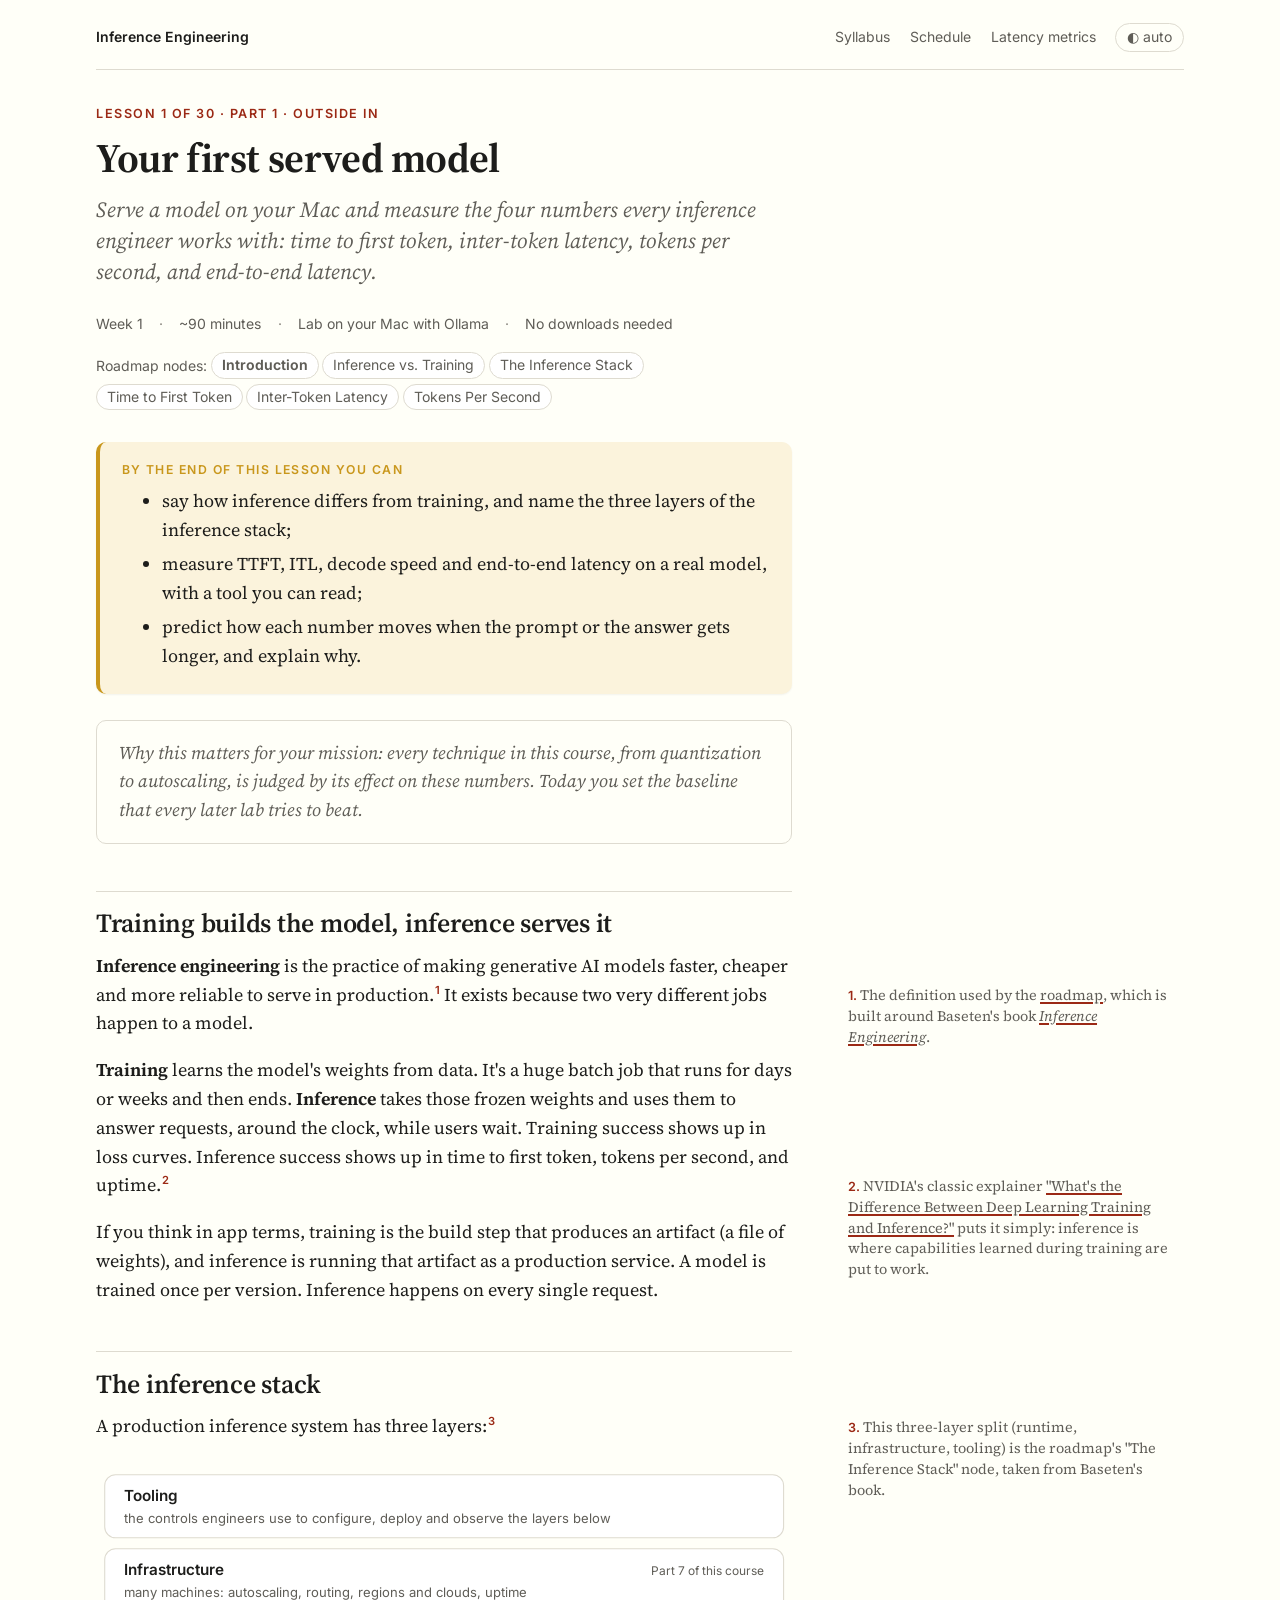
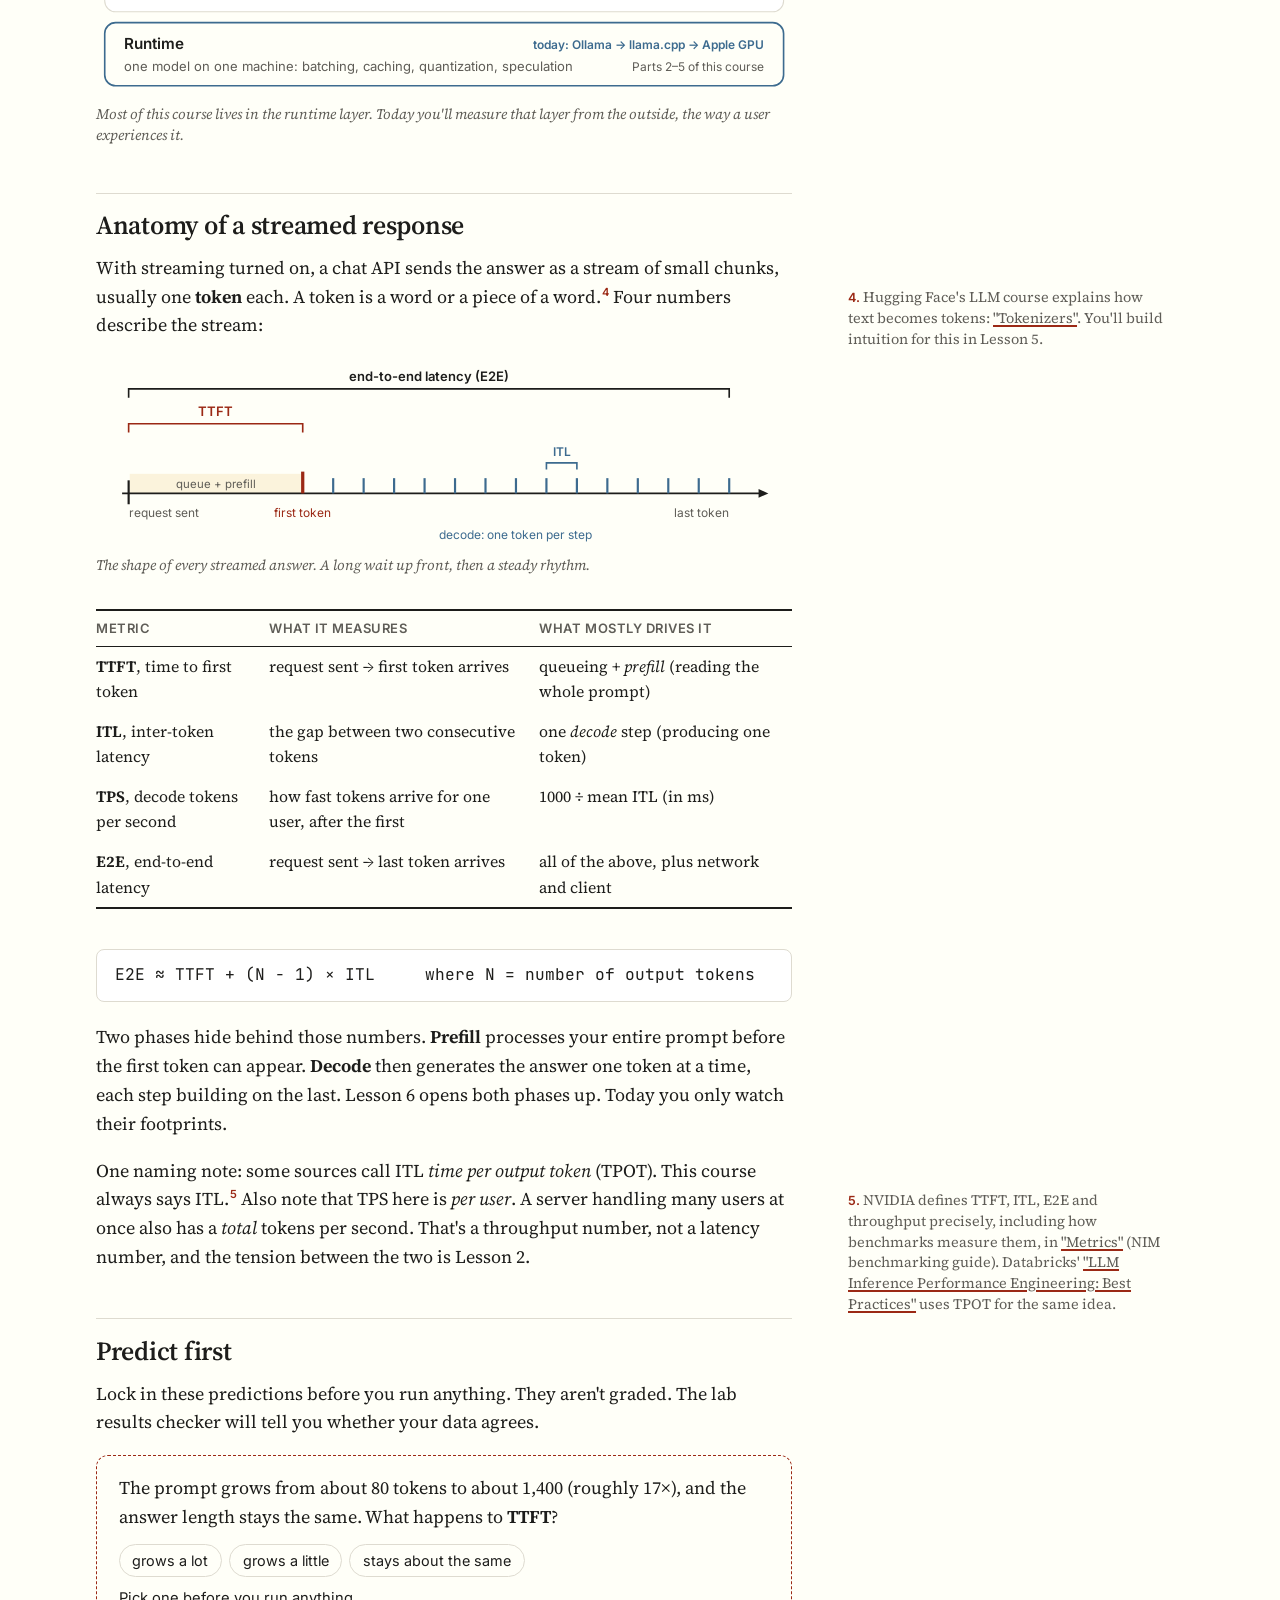
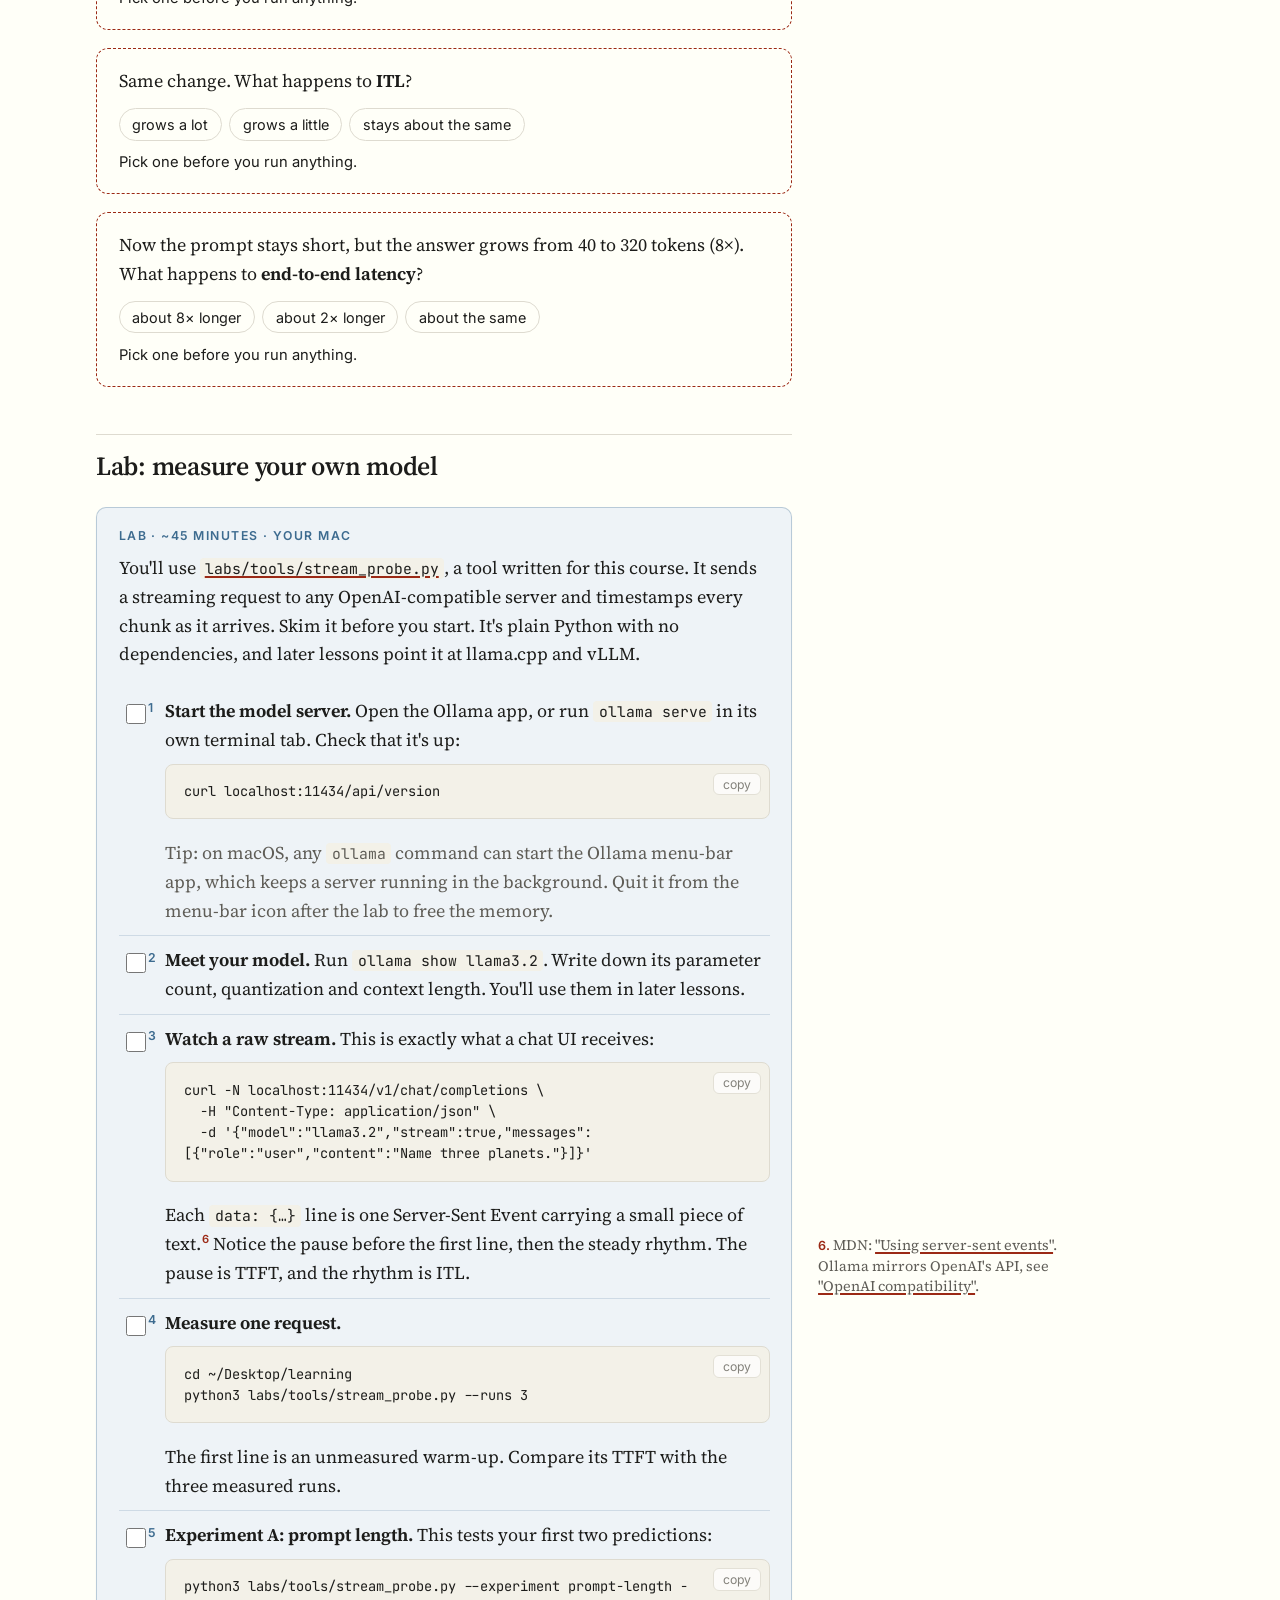
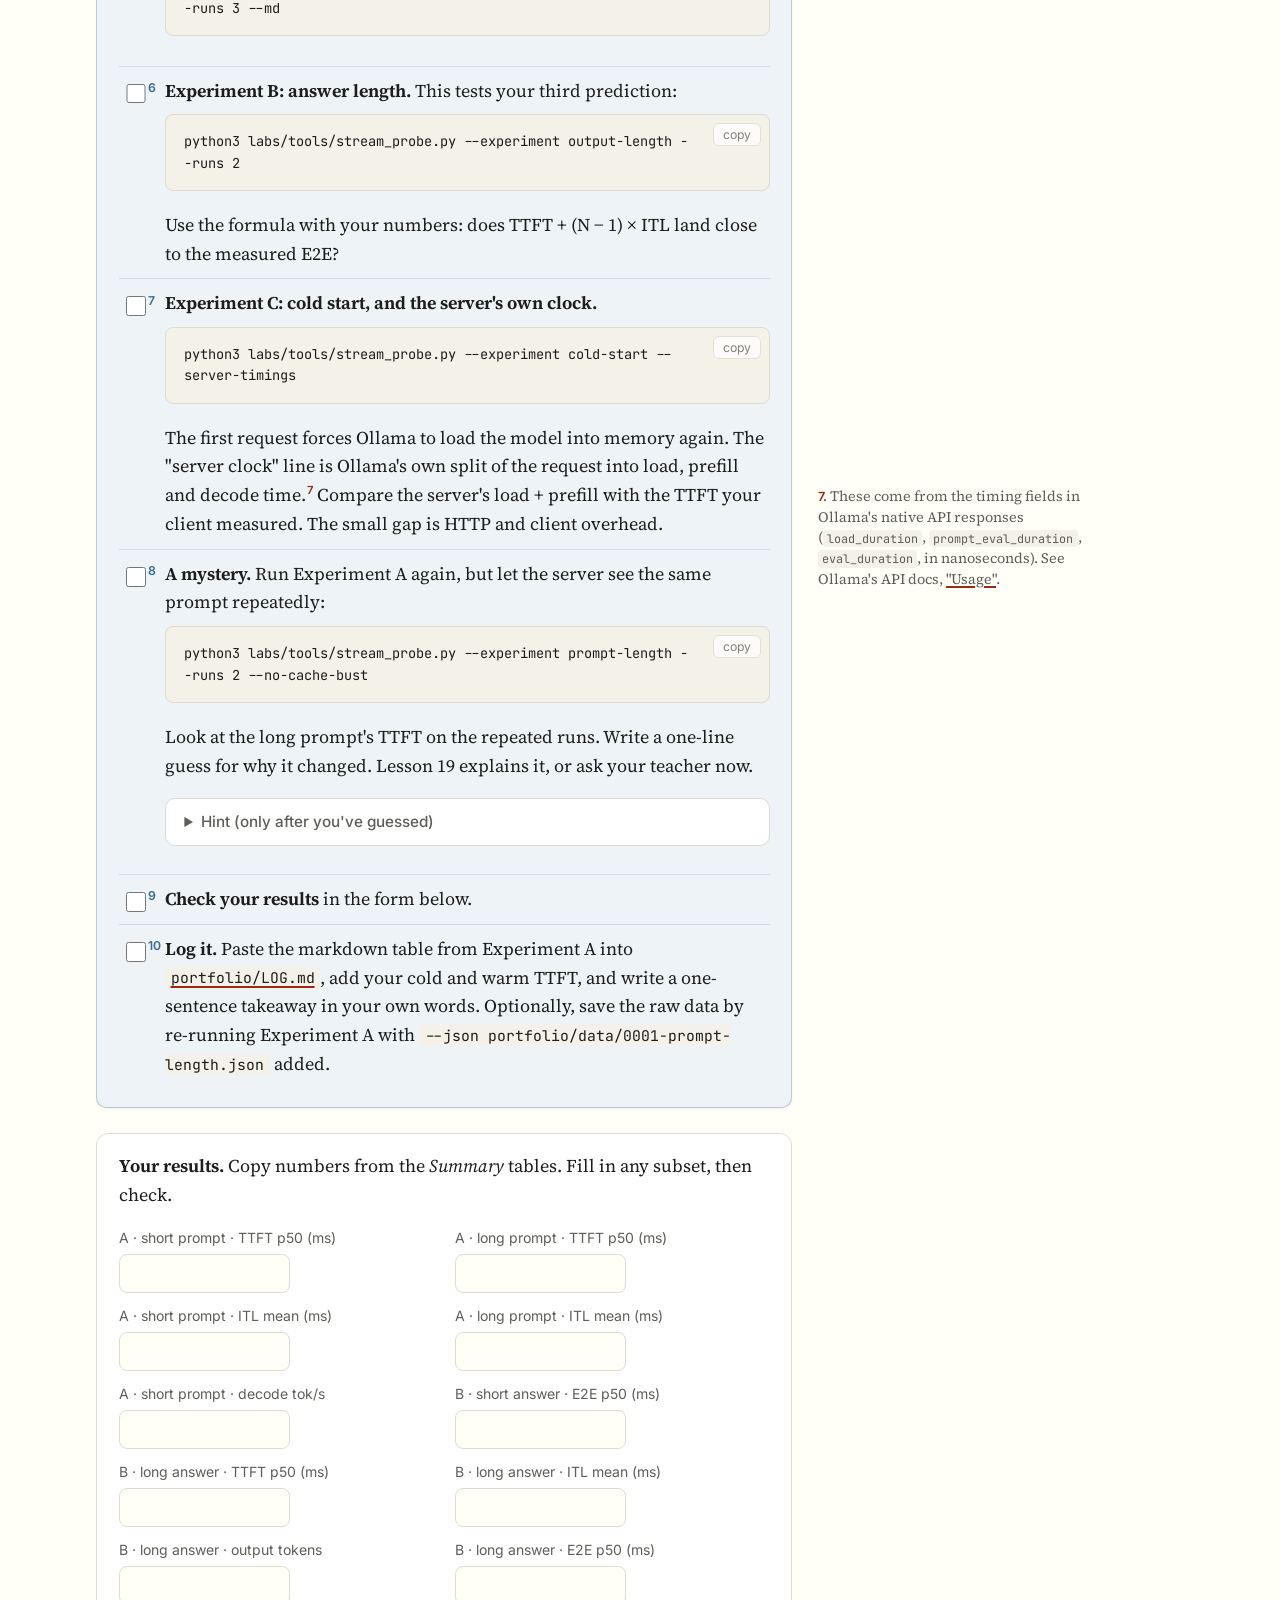
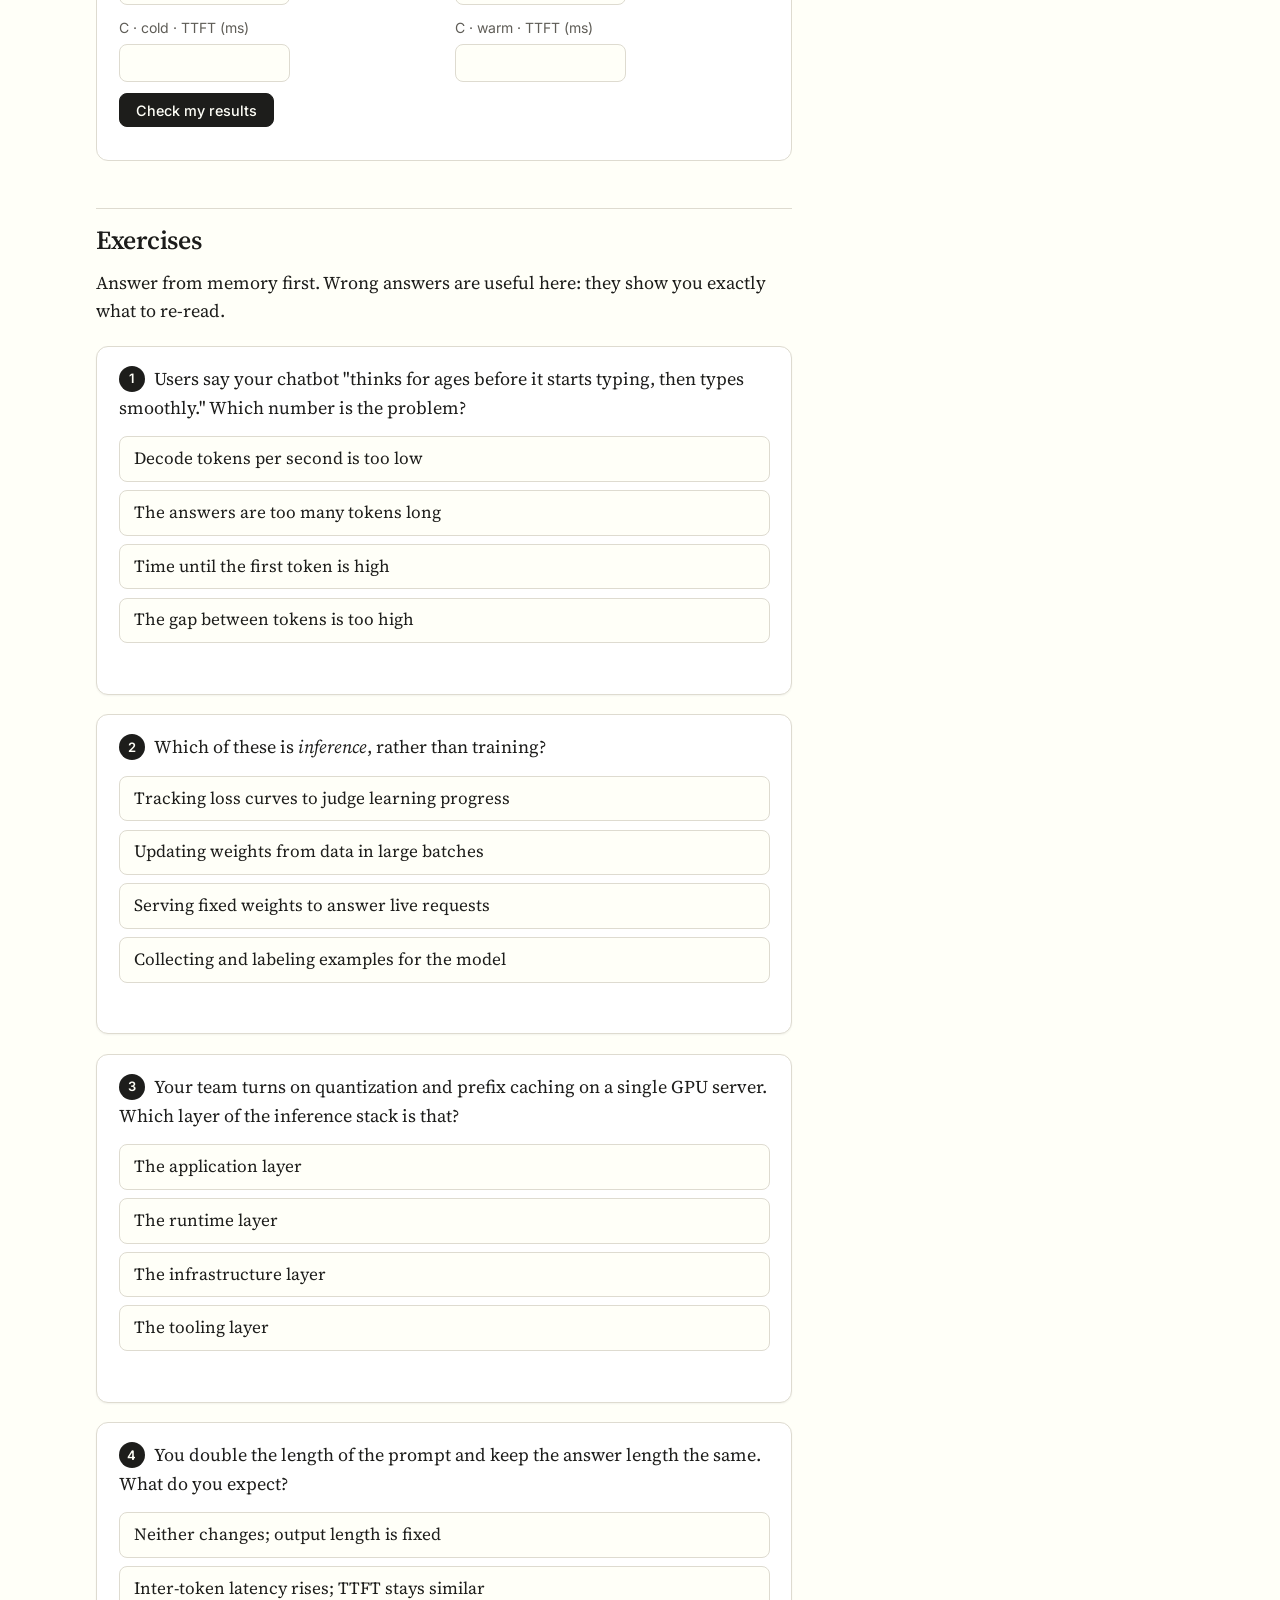
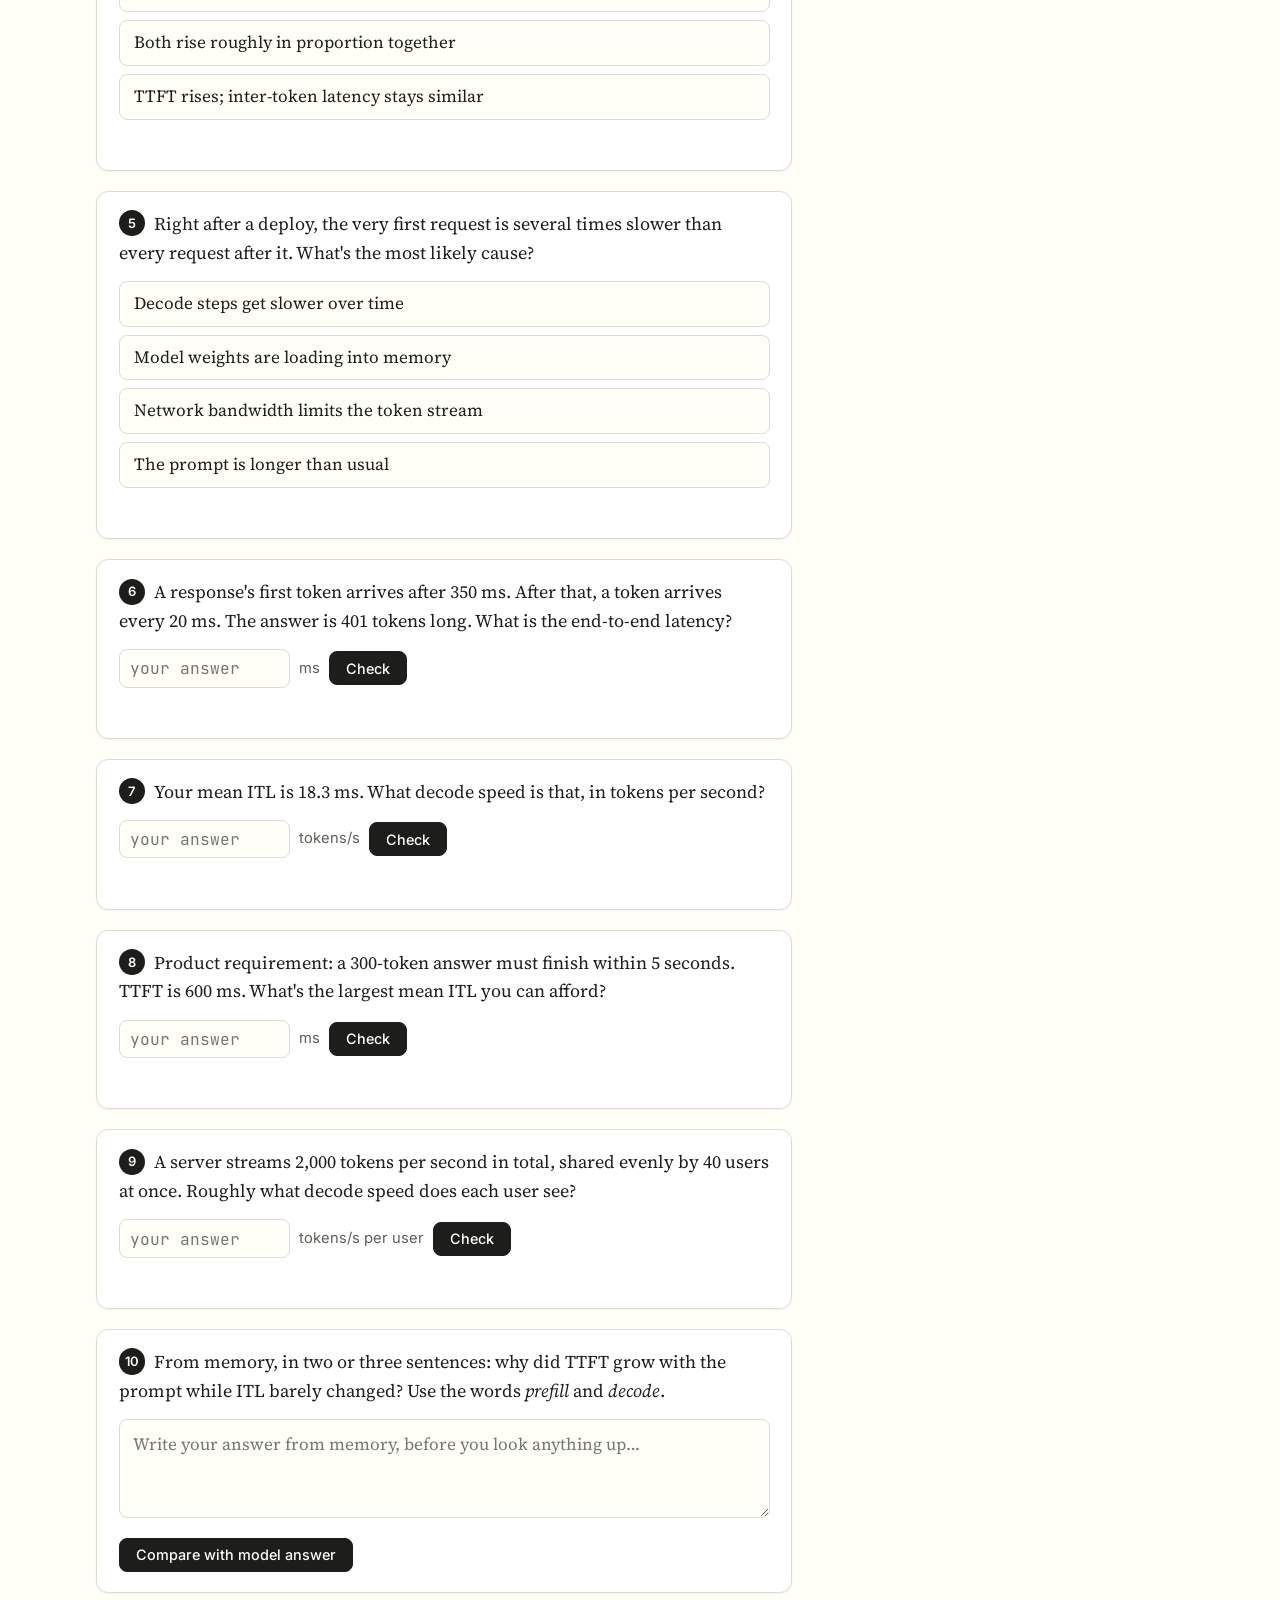
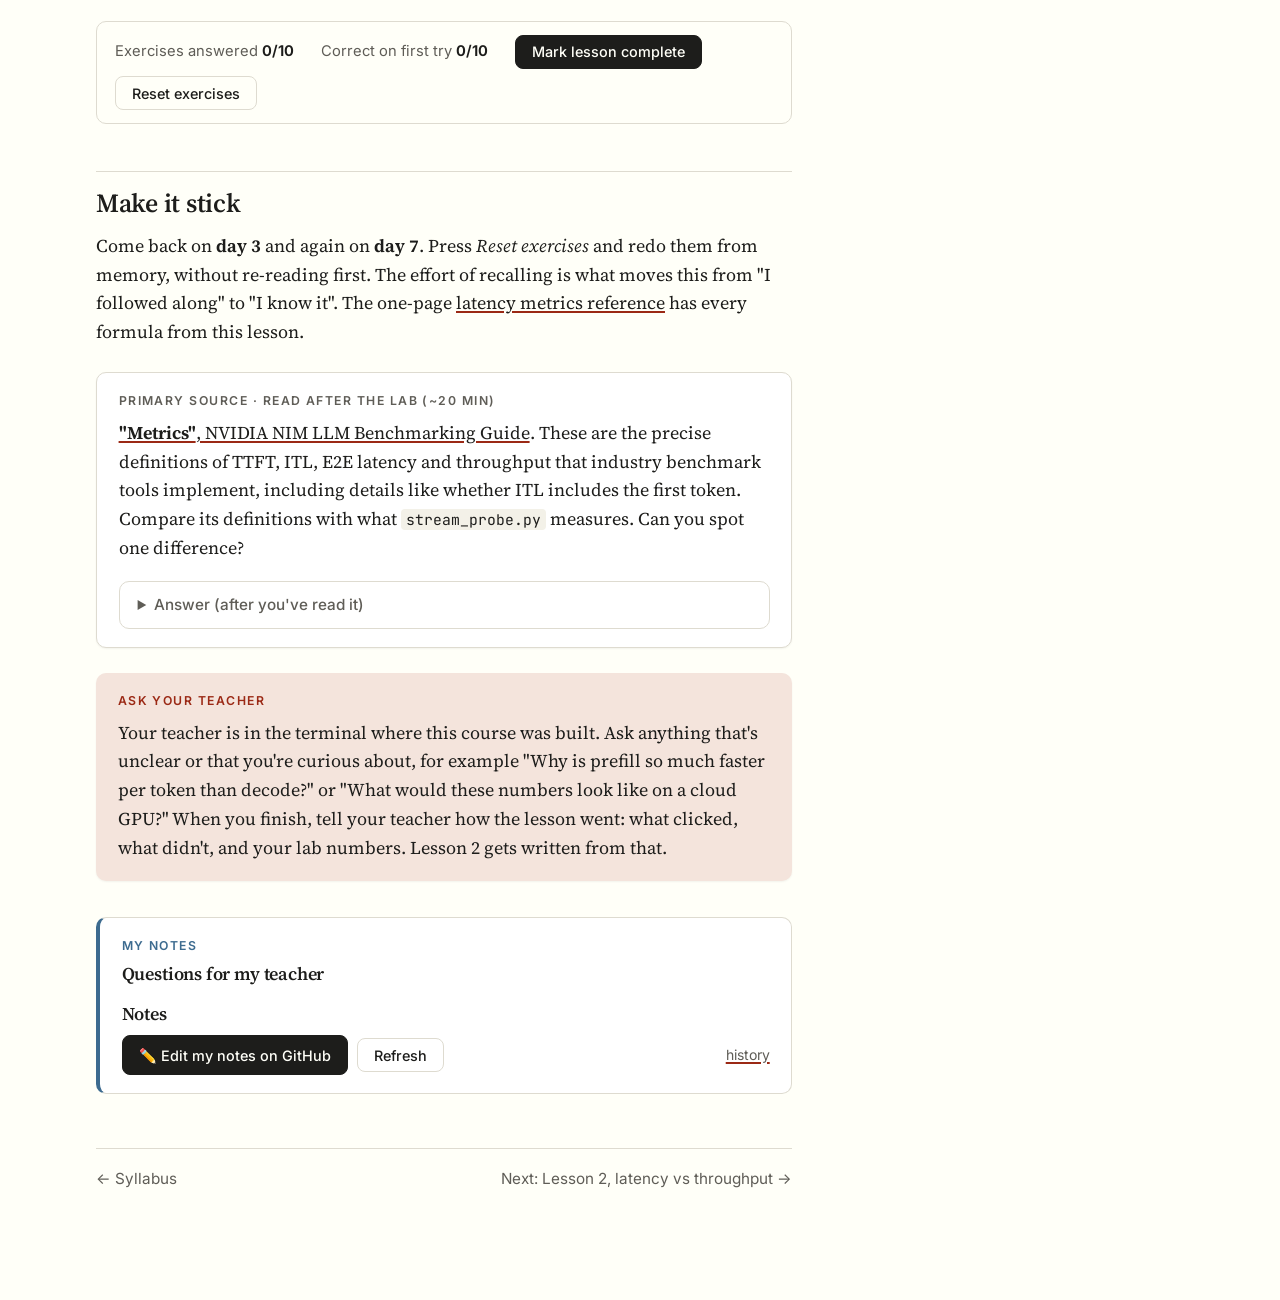
==== lessons/0001-first-served-model.html @ d663b9dc "Inference Engineering course: lessons 1–2, reference pages, labs, notes Co-Authored-By: Claude Opus " ====
<!doctype html>
<html lang="en">
<head>
<meta charset="utf-8">
<meta name="viewport" content="width=device-width, initial-scale=1">
<title>First Served Model</title>
<link rel="stylesheet" href="../assets/course.css">
</head>
<body data-lesson="0001">
<div class="page">
  <nav class="topnav">
    <span class="brand">Inference Engineering</span>
    <a href="../reference/syllabus.html">Syllabus</a>
    <a href="../reference/schedule.html">Schedule</a>
    <a href="../reference/latency-metrics.html">Latency metrics</a>
    <button class="theme-toggle" type="button"></button>
  </nav>

  <article>
    <span class="eyebrow">Lesson 1 of 30 · Part 1 · Outside in</span>
    <h1>Your first served model</h1>
    <p class="subtitle">Serve a model on your Mac and measure the four numbers every inference engineer works with: time to first token, inter-token latency, tokens per second, and end-to-end latency.</p>
    <div class="meta"><span>Week 1</span><span>~90 minutes</span><span>Lab on your Mac with Ollama</span><span>No downloads needed</span></div>
    <div class="covers">Roadmap nodes:
      <span class="tag"><strong>Introduction</strong></span><span class="tag">Inference vs. Training</span><span class="tag">The Inference Stack</span><span class="tag">Time to First Token</span><span class="tag">Inter-Token Latency</span><span class="tag">Tokens Per Second</span>
    </div>

    <div class="key">
      <span class="box-label">By the end of this lesson you can</span>
      <ul>
        <li>say how inference differs from training, and name the three layers of the inference stack;</li>
        <li>measure TTFT, ITL, decode speed and end-to-end latency on a real model, with a tool you can read;</li>
        <li>predict how each number moves when the prompt or the answer gets longer, and explain why.</li>
      </ul>
    </div>

    <p class="mission-link">Why this matters for your mission: every technique in this course, from quantization to autoscaling, is judged by its effect on these numbers. Today you set the baseline that every later lab tries to beat.</p>

    <h2>Training builds the model, inference serves it</h2>
    <p><strong>Inference engineering</strong> is the practice of making generative AI models faster, cheaper and more reliable to serve in production.<span class="sn-ref"></span><span class="sidenote">The definition used by the <a href="https://roadmap.sh/inference-engineering">roadmap</a>, which is built around Baseten's book <a href="https://www.baseten.co/inference-engineering/digital-download/"><em>Inference Engineering</em></a>.</span> It exists because two very different jobs happen to a model.</p>
    <p><strong>Training</strong> learns the model's weights from data. It's a huge batch job that runs for days or weeks and then ends. <strong>Inference</strong> takes those frozen weights and uses them to answer requests, around the clock, while users wait. Training success shows up in loss curves. Inference success shows up in time to first token, tokens per second, and uptime.<span class="sn-ref"></span><span class="sidenote">NVIDIA's classic explainer <a href="https://blogs.nvidia.com/blog/difference-deep-learning-training-inference-ai/">"What's the Difference Between Deep Learning Training and Inference?"</a> puts it simply: inference is where capabilities learned during training are put to work.</span></p>
    <p>If you think in app terms, training is the build step that produces an artifact (a file of weights), and inference is running that artifact as a production service. A model is trained once per version. Inference happens on every single request.</p>

    <h2>The inference stack</h2>
    <p>A production inference system has three layers:<span class="sn-ref"></span><span class="sidenote">This three-layer split (runtime, infrastructure, tooling) is the roadmap's "The Inference Stack" node, taken from Baseten's book.</span></p>
    <figure data-diagram="inference-stack" data-highlight="runtime" data-note="today: Ollama → llama.cpp → Apple GPU">
      <figcaption>Most of this course lives in the runtime layer. Today you'll measure that layer from the outside, the way a user experiences it.</figcaption>
    </figure>

    <h2>Anatomy of a streamed response</h2>
    <p>With streaming turned on, a chat API sends the answer as a stream of small chunks, usually one <strong>token</strong> each. A token is a word or a piece of a word.<span class="sn-ref"></span><span class="sidenote">Hugging Face's LLM course explains how text becomes tokens: <a href="https://huggingface.co/learn/llm-course/chapter2/4">"Tokenizers"</a>. You'll build intuition for this in Lesson 5.</span> Four numbers describe the stream:</p>

    <figure data-diagram="stream-timeline">
      <figcaption>The shape of every streamed answer. A long wait up front, then a steady rhythm.</figcaption>
    </figure>

    <div class="table-wrap">
    <table>
      <thead><tr><th>Metric</th><th>What it measures</th><th>What mostly drives it</th></tr></thead>
      <tbody>
        <tr><td><strong>TTFT</strong>, time to first token</td><td>request sent → first token arrives</td><td>queueing + <em>prefill</em> (reading the whole prompt)</td></tr>
        <tr><td><strong>ITL</strong>, inter-token latency</td><td>the gap between two consecutive tokens</td><td>one <em>decode</em> step (producing one token)</td></tr>
        <tr><td><strong>TPS</strong>, decode tokens per second</td><td>how fast tokens arrive for one user, after the first</td><td>1000 ÷ mean ITL (in ms)</td></tr>
        <tr><td><strong>E2E</strong>, end-to-end latency</td><td>request sent → last token arrives</td><td>all of the above, plus network and client</td></tr>
      </tbody>
    </table>
    </div>
    <div class="formula">E2E ≈ TTFT + (N − 1) × ITL &nbsp;&nbsp;&nbsp; where N = number of output tokens</div>
    <p>Two phases hide behind those numbers. <strong>Prefill</strong> processes your entire prompt before the first token can appear. <strong>Decode</strong> then generates the answer one token at a time, each step building on the last. Lesson 6 opens both phases up. Today you only watch their footprints.</p>
    <p>One naming note: some sources call ITL <em>time per output token</em> (TPOT). This course always says ITL.<span class="sn-ref"></span><span class="sidenote">NVIDIA defines TTFT, ITL, E2E and throughput precisely, including how benchmarks measure them, in <a href="https://docs.nvidia.com/nim/benchmarking/llm/metrics">"Metrics"</a> (NIM benchmarking guide). Databricks' <a href="https://www.databricks.com/blog/llm-inference-performance-engineering-best-practices">"LLM Inference Performance Engineering: Best Practices"</a> uses TPOT for the same idea.</span> Also note that TPS here is <em>per user</em>. A server handling many users at once also has a <em>total</em> tokens per second. That's a throughput number, not a latency number, and the tension between the two is Lesson 2.</p>

    <h2>Predict first</h2>
    <p>Lock in these predictions before you run anything. They aren't graded. The lab results checker will tell you whether your data agrees.</p>
    <div class="prediction" id="p-ttft" data-options="grows a lot|grows a little|stays about the same">
      <p class="prompt">The prompt grows from about 80 tokens to about 1,400 (roughly 17×), and the answer length stays the same. What happens to <strong>TTFT</strong>?</p>
    </div>
    <div class="prediction" id="p-itl" data-options="grows a lot|grows a little|stays about the same">
      <p class="prompt">Same change. What happens to <strong>ITL</strong>?</p>
    </div>
    <div class="prediction" id="p-e2e" data-options="about 8× longer|about 2× longer|about the same">
      <p class="prompt">Now the prompt stays short, but the answer grows from 40 to 320 tokens (8×). What happens to <strong>end-to-end latency</strong>?</p>
    </div>

    <h2>Lab: measure your own model</h2>
    <div class="lab">
      <span class="box-label">Lab · ~45 minutes · your Mac</span>
      <p>You'll use <a href="../labs/tools/stream_probe.py"><code>labs/tools/stream_probe.py</code></a>, a tool written for this course. It sends a streaming request to any OpenAI-compatible server and timestamps every chunk as it arrives. Skim it before you start. It's plain Python with no dependencies, and later lessons point it at llama.cpp and vLLM.</p>
      <ol class="checklist" id="lab-steps">
        <li><strong>Start the model server.</strong> Open the Ollama app, or run <code>ollama serve</code> in its own terminal tab. Check that it's up:
<pre><code>curl localhost:11434/api/version</code></pre>
          <span class="muted">Tip: on macOS, any <code>ollama</code> command can start the Ollama menu-bar app, which keeps a server running in the background. Quit it from the menu-bar icon after the lab to free the memory.</span></li>
        <li><strong>Meet your model.</strong> Run <code>ollama show llama3.2</code>. Write down its parameter count, quantization and context length. You'll use them in later lessons.</li>
        <li><strong>Watch a raw stream.</strong> This is exactly what a chat UI receives:
<pre><code>curl -N localhost:11434/v1/chat/completions \
  -H "Content-Type: application/json" \
  -d '{"model":"llama3.2","stream":true,"messages":[{"role":"user","content":"Name three planets."}]}'</code></pre>
          Each <code>data: {…}</code> line is one Server-Sent Event carrying a small piece of text.<span class="sn-ref"></span><span class="sidenote">MDN: <a href="https://developer.mozilla.org/en-US/docs/Web/API/Server-sent_events/Using_server-sent_events">"Using server-sent events"</a>. Ollama mirrors OpenAI's API, see <a href="https://docs.ollama.com/api/openai-compatibility">"OpenAI compatibility"</a>.</span> Notice the pause before the first line, then the steady rhythm. The pause is TTFT, and the rhythm is ITL.</li>
        <li><strong>Measure one request.</strong>
<pre><code>cd ~/Desktop/learning
python3 labs/tools/stream_probe.py --runs 3</code></pre>
          The first line is an unmeasured warm-up. Compare its TTFT with the three measured runs.</li>
        <li><strong>Experiment A: prompt length.</strong> This tests your first two predictions:
<pre><code>python3 labs/tools/stream_probe.py --experiment prompt-length --runs 3 --md</code></pre></li>
        <li><strong>Experiment B: answer length.</strong> This tests your third prediction:
<pre><code>python3 labs/tools/stream_probe.py --experiment output-length --runs 2</code></pre>
          Use the formula with your numbers: does TTFT + (N − 1) × ITL land close to the measured E2E?</li>
        <li><strong>Experiment C: cold start, and the server's own clock.</strong>
<pre><code>python3 labs/tools/stream_probe.py --experiment cold-start --server-timings</code></pre>
          The first request forces Ollama to load the model into memory again. The "server clock" line is Ollama's own split of the request into load, prefill and decode time.<span class="sn-ref"></span><span class="sidenote">These come from the timing fields in Ollama's native API responses (<code>load_duration</code>, <code>prompt_eval_duration</code>, <code>eval_duration</code>, in nanoseconds). See Ollama's API docs, <a href="https://docs.ollama.com/api/usage">"Usage"</a>.</span> Compare the server's load + prefill with the TTFT your client measured. The small gap is HTTP and client overhead.</li>
        <li><strong>A mystery.</strong> Run Experiment A again, but let the server see the same prompt repeatedly:
<pre><code>python3 labs/tools/stream_probe.py --experiment prompt-length --runs 2 --no-cache-bust</code></pre>
          Look at the long prompt's TTFT on the repeated runs. Write a one-line guess for why it changed. Lesson 19 explains it, or ask your teacher now.
          <details><summary>Hint (only after you've guessed)</summary>Add <code>--server-timings</code> to the same command and compare the server's <em>prefill</em> time with the prompt's token count. Then read how Ollama's <a href="https://docs.ollama.com/api/usage">Usage</a> page defines <code>prompt_eval_duration</code>: the time "to evaluate the <em>uncached</em> prompt tokens".</details></li>
        <li><strong>Check your results</strong> in the form below.</li>
        <li><strong>Log it.</strong> Paste the markdown table from Experiment A into <a href="../portfolio/LOG.md"><code>portfolio/LOG.md</code></a>, add your cold and warm TTFT, and write a one-sentence takeaway in your own words. Optionally, save the raw data by re-running Experiment A with <code>--json portfolio/data/0001-prompt-length.json</code> added.</li>
      </ol>
    </div>

    <form class="lab-results" data-check="l01" id="l01-results">
      <p><strong>Your results.</strong> Copy numbers from the <em>Summary</em> tables. Fill in any subset, then check.</p>
      <div class="grid">
        <label>A · short prompt · TTFT p50 (ms)<input name="ttft_short" inputmode="decimal"></label>
        <label>A · long prompt · TTFT p50 (ms)<input name="ttft_long" inputmode="decimal"></label>
        <label>A · short prompt · ITL mean (ms)<input name="itl_short" inputmode="decimal"></label>
        <label>A · long prompt · ITL mean (ms)<input name="itl_long" inputmode="decimal"></label>
        <label>A · short prompt · decode tok/s<input name="tps_short" inputmode="decimal"></label>
        <label>B · short answer · E2E p50 (ms)<input name="e2e_sa" inputmode="decimal"></label>
        <label>B · long answer · TTFT p50 (ms)<input name="ttft_la" inputmode="decimal"></label>
        <label>B · long answer · ITL mean (ms)<input name="itl_la" inputmode="decimal"></label>
        <label>B · long answer · output tokens<input name="n_la" inputmode="decimal"></label>
        <label>B · long answer · E2E p50 (ms)<input name="e2e_la" inputmode="decimal"></label>
        <label>C · cold · TTFT (ms)<input name="ttft_cold" inputmode="decimal"></label>
        <label>C · warm · TTFT (ms)<input name="ttft_warm" inputmode="decimal"></label>
      </div>
      <button class="btn" type="submit">Check my results</button>
    </form>

    <h2>Exercises</h2>
    <p>Answer from memory first. Wrong answers are useful here: they show you exactly what to re-read.</p>
    <div class="exercise-set">
      <div class="mcq" id="q-symptom">
        <p class="prompt">Users say your chatbot "thinks for ages before it starts typing, then types smoothly." Which number is the problem?</p>
        <ul>
          <li data-correct>Time until the first token is high</li>
          <li>The gap between tokens is too high</li>
          <li>Decode tokens per second is too low</li>
          <li>The answers are too many tokens long</li>
        </ul>
        <div class="explanation">"Thinks before typing" is the wait for the first token: <strong>TTFT</strong>. "Then types smoothly" means ITL is fine. TTFT is mostly queueing plus prefill, so the first suspects are a long prompt, a busy server or a cold model. You saw all three effects in the lab.</div>
      </div>

      <div class="mcq" id="q-inference">
        <p class="prompt">Which of these is <em>inference</em>, rather than training?</p>
        <ul>
          <li data-correct>Serving fixed weights to answer live requests</li>
          <li>Updating weights from data in large batches</li>
          <li>Tracking loss curves to judge learning progress</li>
          <li>Collecting and labeling examples for the model</li>
        </ul>
        <div class="explanation">Training <em>learns</em> the weights. Inference <em>uses</em> the frozen weights to serve requests continuously, under latency targets. Loss curves and labeled data belong to training.</div>
      </div>

      <div class="mcq" id="q-stack">
        <p class="prompt">Your team turns on quantization and prefix caching on a single GPU server. Which layer of the inference stack is that?</p>
        <ul>
          <li data-correct>The runtime layer</li>
          <li>The infrastructure layer</li>
          <li>The tooling layer</li>
          <li>The application layer</li>
        </ul>
        <div class="explanation">The <strong>runtime</strong> layer makes one model fast on one machine, through batching, caching, quantization and speculation. Infrastructure deals with many machines. Tooling is how engineers control both.</div>
      </div>

      <div class="mcq" id="q-prompt-length">
        <p class="prompt">You double the length of the prompt and keep the answer length the same. What do you expect?</p>
        <ul>
          <li data-correct>TTFT rises; inter-token latency stays similar</li>
          <li>Inter-token latency rises; TTFT stays similar</li>
          <li>Both rise roughly in proportion together</li>
          <li>Neither changes; output length is fixed</li>
        </ul>
        <div class="explanation">A longer prompt means more <strong>prefill</strong> work before the first token, so TTFT rises. Each <strong>decode</strong> step costs about the same, so ITL barely moves. That's the pattern from Experiment A.</div>
      </div>

      <div class="mcq" id="q-cold">
        <p class="prompt">Right after a deploy, the very first request is several times slower than every request after it. What's the most likely cause?</p>
        <ul>
          <li data-correct>Model weights are loading into memory</li>
          <li>The prompt is longer than usual</li>
          <li>Decode steps get slower over time</li>
          <li>Network bandwidth limits the token stream</li>
        </ul>
        <div class="explanation">A cold server has to load gigabytes of weights into memory before prefill can even start. On your Mac that was about a second for a 2 GB model on a fast local SSD. In production, weights may first have to come over the network, so cold starts can be far worse. Lesson 25 is about fighting them.</div>
      </div>

      <div class="numeric" id="n-e2e" data-answer="8350" data-tol="0.01" data-unit="ms">
        <p class="prompt">A response's first token arrives after 350 ms. After that, a token arrives every 20 ms. The answer is 401 tokens long. What is the end-to-end latency?</p>
        <div class="solution">E2E ≈ TTFT + (N − 1) × ITL = 350 + 400 × 20 = 350 + 8,000 = <strong>8,350 ms</strong>. It's N − 1 because the first token's time is already inside TTFT.</div>
      </div>

      <div class="numeric" id="n-tps" data-answer="54.6" data-tol="0.02" data-unit="tokens/s">
        <p class="prompt">Your mean ITL is 18.3 ms. What decode speed is that, in tokens per second?</p>
        <div class="solution">TPS = 1000 ÷ ITL in ms = 1000 ÷ 18.3 ≈ <strong>54.6 tokens/s</strong>. That's the decode speed measured when this lab was tested on your Mac.</div>
      </div>

      <div class="numeric" id="n-budget" data-answer="14.72" data-tol="0.03" data-unit="ms">
        <p class="prompt">Product requirement: a 300-token answer must finish within 5 seconds. TTFT is 600 ms. What's the largest mean ITL you can afford?</p>
        <div class="solution">The decode budget is 5,000 − 600 = 4,400 ms, spread over N − 1 = 299 gaps: 4,400 ÷ 299 ≈ <strong>14.7 ms per token</strong>, about 68 tokens/s. Your Mac's ~18 ms ITL wouldn't meet this. A faster GPU, a smaller or quantized model, or speculative decoding might (Parts 3–5).</div>
      </div>

      <div class="numeric" id="n-per-user" data-answer="50" data-tol="0.02" data-unit="tokens/s per user">
        <p class="prompt">A server streams 2,000 tokens per second in total, shared evenly by 40 users at once. Roughly what decode speed does each user see?</p>
        <div class="solution">2,000 ÷ 40 = <strong>50 tokens/s per user</strong>. The 2,000 is <em>throughput</em>, a property of the server. The 50 is per-user TPS, a <em>latency</em> number each user feels. Adding users usually raises the first and lowers the second. Lesson 2 measures that trade-off on your own server.</div>
      </div>

      <div class="explain" id="e-why">
        <p class="prompt">From memory, in two or three sentences: why did TTFT grow with the prompt while ITL barely changed? Use the words <em>prefill</em> and <em>decode</em>.</p>
        <div class="model-answer"><strong>Model answer.</strong> Before the first token can appear, the server runs <em>prefill</em> over the whole prompt, so a longer prompt means more work up front and a higher TTFT. After that, each token comes from one <em>decode</em> step, which costs about the same however long the prompt was, so ITL stays nearly flat. (It creeps up slightly, because each step still looks back at all earlier tokens. Lesson 6 explains how.)</div>
      </div>
    </div>

    <div class="scoreboard"></div>

    <h2>Make it stick</h2>
    <p>Come back on <strong>day 3</strong> and again on <strong>day 7</strong>. Press <em>Reset exercises</em> and redo them from memory, without re-reading first. The effort of recalling is what moves this from "I followed along" to "I know it". The one-page <a href="../reference/latency-metrics.html">latency metrics reference</a> has every formula from this lesson.</p>

    <div class="source">
      <span class="box-label">Primary source · read after the lab (~20 min)</span>
      <p><a href="https://docs.nvidia.com/nim/benchmarking/llm/metrics"><strong>"Metrics"</strong>, NVIDIA NIM LLM Benchmarking Guide</a>. These are the precise definitions of TTFT, ITL, E2E latency and throughput that industry benchmark tools implement, including details like whether ITL includes the first token. Compare its definitions with what <code>stream_probe.py</code> measures. Can you spot one difference?</p>
      <details><summary>Answer (after you've read it)</summary>NVIDIA's <em>TPS per user</em> divides the output length by the whole end-to-end latency, so TTFT is included. <code>stream_probe.py</code>'s <em>decode tok/s</em> only counts the time after the first token, so it reports a higher number for the same request. NVIDIA's headline <em>TPS</em> is something else again: total output tokens per second across <em>all</em> simultaneous requests, which is system throughput. The page itself warns that "tool implementations vary, so compare results only when definitions align". That's a habit worth stealing: always say how you measured.</details>
    </div>

    <div class="ask">
      <span class="box-label">Ask your teacher</span>
      <p>Your teacher is in the terminal where this course was built. Ask anything that's unclear or that you're curious about, for example "Why is prefill so much faster per token than decode?" or "What would these numbers look like on a cloud GPU?" When you finish, tell your teacher how the lesson went: what clicked, what didn't, and your lab numbers. Lesson 2 gets written from that.</p>
    </div>

    <div class="pager">
      <a href="../reference/syllabus.html">← Syllabus</a>
      <a href="0002-latency-vs-throughput.html">Next: Lesson 2, latency vs throughput →</a>
    </div>
  </article>
</div>

<script>
  /* Lesson-specific checker for the lab results form (feedback loop for the lab). */
  window.LabChecks = window.LabChecks || {};
  LabChecks.l01 = function (v) {
    const out = [];
    const has = (...ks) => ks.every((k) => Number.isFinite(v[k]) && v[k] > 0);
    const predicted = (id) => IECourse.store.get(IECourse.key(id), null);
    const growth = (r) => (r > 2 ? "grows a lot" : r > 1.15 ? "grows a little" : "stays about the same");
    const comparePrediction = (id, actual, label) => {
      const p = predicted(id);
      if (!p) return;
      out.push(p === actual
        ? { ok: true, msg: `Your prediction for ${label} (“${p}”) matches your data.` }
        : { ok: false, msg: `You predicted ${label} would be “${p}”; your data says “${actual}”. Spend two minutes on why before moving on. That gap is where the learning is.` });
    };

    if (has("ttft_short", "ttft_long")) {
      const r = v.ttft_long / v.ttft_short;
      out.push({ ok: r > 2, msg: r > 2
        ? `TTFT grew <strong>${r.toFixed(1)}×</strong> when the prompt grew about 17×. More prompt means more prefill work before the first token.`
        : `TTFT only grew ${r.toFixed(1)}×. Did you run with <code>--no-cache-bust</code>? A cached prompt skips most of the prefill.` });
      comparePrediction("p-ttft", growth(r), "TTFT");
    }
    if (has("itl_short", "itl_long")) {
      const r = v.itl_long / v.itl_short;
      out.push({ ok: r < 1.3, msg: `ITL changed by only <strong>${r.toFixed(2)}×</strong>. Each decode step costs about the same however long the prompt was. The small rise is real, because each step still looks back over the whole prompt (Lesson 6).` });
      comparePrediction("p-itl", growth(r), "ITL");
    }
    if (has("itl_short", "tps_short")) {
      const implied = 1000 / v.itl_short;
      const err = Math.abs(implied - v.tps_short) / v.tps_short;
      out.push({ ok: err < 0.15, msg: `1000 ÷ ITL = ${implied.toFixed(1)} tok/s vs measured ${v.tps_short.toFixed(1)} tok/s: ` +
        (err < 0.15 ? "consistent. ITL and TPS are the same fact seen two ways." : "these should agree within ~15%. Check that you copied the same row.") });
      if (v.tps_short < 25 || v.tps_short > 110)
        out.push({ ok: null, msg: "Your decode speed is far from the ~55 tok/s measured when this lab was tested on your Mac. Close heavy apps (browsers with many tabs, video calls) and re-run. Other GPU work slows decode." });
    }
    if (has("ttft_la", "itl_la", "n_la", "e2e_la")) {
      const pred = v.ttft_la + (v.n_la - 1) * v.itl_la;
      const err = Math.abs(pred - v.e2e_la) / v.e2e_la;
      out.push({ ok: err < 0.1, msg: `TTFT + (N − 1) × ITL = <strong>${Math.round(pred).toLocaleString()} ms</strong> vs measured E2E ${Math.round(v.e2e_la).toLocaleString()} ms (${(err * 100).toFixed(1)}% off). ` +
        (err < 0.1 ? "The formula holds, so you can now estimate latency for any answer length." : "More than 10% off. Re-check the numbers you entered.") });
    }
    if (has("e2e_la", "e2e_sa")) {
      const r = v.e2e_la / v.e2e_sa;
      out.push({ ok: null, msg: `E2E grew <strong>${r.toFixed(1)}×</strong> for 8× more output tokens. It's less than 8× because TTFT is paid once, whatever the answer length.` });
      comparePrediction("p-e2e", r >= 4 ? "about 8× longer" : r >= 1.5 ? "about 2× longer" : "about the same", "end-to-end latency");
    }
    if (has("ttft_cold", "ttft_warm")) {
      const extra = v.ttft_cold - v.ttft_warm;
      out.push({ ok: v.ttft_cold > 1.5 * v.ttft_warm, msg: `The cold start added about <strong>${Math.round(extra).toLocaleString()} ms</strong> of loading weights into memory. That's why production systems keep models warm and fight cold starts (Lesson 25).` });
    }
    if (!out.length) out.push({ ok: null, msg: "Fill in at least one pair of related numbers (for example both TTFT values from Experiment A)." });
    return out;
  };
</script>
<script src="../assets/diagrams.js"></script>
<script src="../assets/components.js"></script>
</body>
</html>
---- assets/course.css ----
/* Inference Engineering course: shared stylesheet.
   Tufte-inspired: one readable column, sidenotes in the margin, quiet rules.
   Every lesson and reference page links this file. */
@import url("https://fonts.googleapis.com/css2?family=Source+Serif+4:ital,opsz,wght@0,8..60,300..700;1,8..60,300..700&family=JetBrains+Mono:wght@400;600&family=Inter:wght@400;500;600&display=swap");

:root {
  --paper: #fffff8;
  --ink: #1d1d1b;
  --muted: #5f5d57;
  --faint: #8a877f;
  --rule: #dedbd0;
  --accent: #9b2915;          /* deep brick: links, markers */
  --accent-soft: #f4e4dc;
  --key-bg: #fbf3dc;  --key-rule: #c9971c;
  --lab-bg: #eef3f7;  --lab-rule: #3d6b8f;
  --ok: #1e7a3c;      --ok-bg: #e6f3ea;
  --bad: #b3261e;     --bad-bg: #fbe9e7;
  --code-bg: #f3f1e8;
  --card: #ffffff;
  --shadow: 0 1px 2px rgba(0,0,0,.05);
  --serif: "Source Serif 4", "Iowan Old Style", "Palatino Linotype", Georgia, serif;
  --sans: Inter, -apple-system, BlinkMacSystemFont, "Segoe UI", Roboto, sans-serif;
  --mono: "JetBrains Mono", ui-monospace, "SF Mono", Menlo, Consolas, monospace;
  color-scheme: light;
}
@media (prefers-color-scheme: dark) {
  :root:not([data-theme="light"]) {
    --paper: #161614; --ink: #e9e6df; --muted: #aaa69c; --faint: #7d7a72; --rule: #34332f;
    --accent: #e0835f; --accent-soft: #3a2a22;
    --key-bg: #2b2616; --key-rule: #b8902e; --lab-bg: #1b2530; --lab-rule: #6b9cc2;
    --ok: #6fcf8e; --ok-bg: #19301f; --bad: #f08a80; --bad-bg: #3a1d1a;
    --code-bg: #212120; --card: #1d1d1b; --shadow: none; color-scheme: dark;
  }
}
:root[data-theme="dark"] {
  --paper: #161614; --ink: #e9e6df; --muted: #aaa69c; --faint: #7d7a72; --rule: #34332f;
  --accent: #e0835f; --accent-soft: #3a2a22;
  --key-bg: #2b2616; --key-rule: #b8902e; --lab-bg: #1b2530; --lab-rule: #6b9cc2;
  --ok: #6fcf8e; --ok-bg: #19301f; --bad: #f08a80; --bad-bg: #3a1d1a;
  --code-bg: #212120; --card: #1d1d1b; --shadow: none; color-scheme: dark;
}

/* ---------- base ---------- */
* { box-sizing: border-box; }
html { font-size: 17px; -webkit-text-size-adjust: 100%; }
@media (min-width: 1100px) { html { font-size: 18px; } }
body {
  margin: 0; background: var(--paper); color: var(--ink);
  font-family: var(--serif); font-size: 1rem; line-height: 1.6;
  font-optical-sizing: auto; text-rendering: optimizeLegibility;
}
.page { max-width: 1120px; margin: 0 auto; padding: 1.25rem 16px 6rem; }
article { width: 100%; counter-reset: sn; }
@media (min-width: 1000px) { article { width: 64%; } .fullwidth { width: 156%; } }

a { color: inherit; text-decoration-color: var(--accent); text-decoration-thickness: 1.5px; text-underline-offset: 2px; }
a:hover { color: var(--accent); }
h1, h2, h3, h4 { font-weight: 600; line-height: 1.2; letter-spacing: -0.01em; }
h1 { font-size: 2.25rem; margin: .4rem 0 .6rem; font-weight: 650; }
h2 { font-size: 1.45rem; margin: 2.6rem 0 .7rem; padding-top: .9rem; border-top: 1px solid var(--rule); }
h3 { font-size: 1.12rem; margin: 1.8rem 0 .4rem; }
p, ul, ol { margin: 0 0 1rem; }
li { margin-bottom: .3rem; }
strong { font-weight: 650; }
hr { border: 0; border-top: 1px solid var(--rule); margin: 2.5rem 0; }
.subtitle { font-size: 1.2rem; font-style: italic; color: var(--muted); margin: 0 0 1.4rem; line-height: 1.45; }
.smallcaps, .eyebrow { font-family: var(--sans); font-size: .7rem; font-weight: 600; letter-spacing: .12em; text-transform: uppercase; color: var(--accent); }
.muted { color: var(--muted); }
kbd { font-family: var(--mono); font-size: .78em; padding: .05em .4em; border: 1px solid var(--rule); border-bottom-width: 2px; border-radius: 4px; background: var(--card); }

/* ---------- top nav ---------- */
.topnav {
  display: flex; flex-wrap: wrap; gap: .4rem 1.1rem; align-items: center;
  font-family: var(--sans); font-size: .78rem; color: var(--muted);
  padding-bottom: .9rem; border-bottom: 1px solid var(--rule); margin-bottom: 1.6rem;
}
.topnav a { text-decoration: none; color: var(--muted); }
.topnav a:hover { color: var(--accent); }
.topnav .brand { font-weight: 600; color: var(--ink); margin-right: auto; }
.theme-toggle { background: none; border: 1px solid var(--rule); color: var(--muted); border-radius: 999px; padding: .15rem .6rem; font: inherit; cursor: pointer; }

/* lesson meta strip */
.meta { display: flex; flex-wrap: wrap; gap: .3rem .9rem; font-family: var(--sans); font-size: .78rem; color: var(--muted); margin: 0 0 1.6rem; }
.meta span::before { content: "·"; margin-right: .9rem; color: var(--faint); }
.meta span:first-child::before { content: none; margin: 0; }
.covers { font-family: var(--sans); font-size: .78rem; color: var(--muted); margin: -0.8rem 0 1.6rem; }
.covers .tag { display: inline-block; border: 1px solid var(--rule); border-radius: 999px; padding: .05rem .55rem; margin: .15rem .2rem .15rem 0; background: var(--card); }

/* ---------- sidenotes (Tufte) ---------- */
.sn-ref { counter-increment: sn; }
.sn-ref::after { content: counter(sn); font-family: var(--sans); font-size: .62rem; font-weight: 600; vertical-align: super; color: var(--accent); margin-left: 1px; }
.sidenote, .marginnote {
  display: block; font-size: .8rem; line-height: 1.45; color: var(--muted);
  margin: .5rem 0 .9rem; padding-left: .8rem; border-left: 2px solid var(--rule);
}
.sidenote::before { content: counter(sn) ". "; font-family: var(--sans); font-weight: 600; color: var(--accent); font-size: .7rem; }
@media (min-width: 1000px) {
  .sidenote, .marginnote {
    float: right; clear: right; width: 46%; margin: .25rem -54% .8rem 0;
    padding-left: 0; border-left: 0; position: relative;
  }
}

/* ---------- code ---------- */
code { font-family: var(--mono); font-size: .82em; background: var(--code-bg); padding: .08em .35em; border-radius: 4px; }
pre { position: relative; font-family: var(--mono); font-size: .76rem; line-height: 1.55; background: var(--code-bg); border: 1px solid var(--rule); border-radius: 8px; padding: .9rem 4.2rem .9rem 1rem; margin: 0 0 1.1rem; white-space: pre-wrap; overflow-wrap: anywhere; }
pre.no-copy { padding-right: 1rem; }
pre code { background: none; padding: 0; font-size: inherit; }
pre .c { color: var(--faint); }                 /* comment */
pre .out { color: var(--muted); }               /* sample output */
.copy-btn { position: absolute; top: .45rem; right: .45rem; font-family: var(--sans); font-size: .68rem; border: 1px solid var(--rule); background: var(--card); color: var(--muted); border-radius: 6px; padding: .15rem .5rem; cursor: pointer; opacity: .75; }
.copy-btn:hover { opacity: 1; color: var(--accent); }

/* ---------- tables (booktabs) ---------- */
table { border-collapse: collapse; width: 100%; font-size: .88rem; margin: .4rem 0 1.4rem; font-variant-numeric: tabular-nums; }
thead th { border-top: 2px solid var(--ink); border-bottom: 1px solid var(--ink); }
tbody tr:last-child td { border-bottom: 2px solid var(--ink); }
th, td { text-align: left; padding: .4rem .6rem .4rem 0; vertical-align: top; }
th { font-family: var(--sans); font-size: .72rem; font-weight: 600; letter-spacing: .04em; text-transform: uppercase; color: var(--muted); }
td.num, th.num { text-align: right; }
.table-wrap { overflow-x: auto; }
caption { caption-side: bottom; text-align: left; font-size: .78rem; color: var(--muted); padding-top: .4rem; font-style: italic; }

/* ---------- callouts ---------- */
.key, .lab, .predict, .source, .ask, .mission-link, .warn {
  border-radius: 10px; padding: 1rem 1.2rem; margin: 1.4rem 0; box-shadow: var(--shadow);
}
.key { background: var(--key-bg); border-left: 4px solid var(--key-rule); }
.key > :last-child, .lab > :last-child, .predict > :last-child, .source > :last-child, .ask > :last-child, .mission-link > :last-child, .warn > :last-child { margin-bottom: 0; }
.box-label { display: block; font-family: var(--sans); font-size: .68rem; font-weight: 600; letter-spacing: .12em; text-transform: uppercase; margin-bottom: .45rem; }
.key .box-label { color: var(--key-rule); }
.lab { background: var(--lab-bg); border: 1px solid color-mix(in srgb, var(--lab-rule) 30%, transparent); }
.lab .box-label { color: var(--lab-rule); }
.predict { border: 1.5px dashed var(--accent); background: transparent; box-shadow: none; }
.predict .box-label { color: var(--accent); }
.source { border: 1px solid var(--rule); background: var(--card); }
.source .box-label { color: var(--muted); }
.ask { background: var(--accent-soft); }
.ask .box-label { color: var(--accent); }
.mission-link { border: 1px solid var(--rule); background: transparent; box-shadow: none; font-style: italic; color: var(--muted); }
.warn { background: var(--bad-bg); }
.warn .box-label { color: var(--bad); }

/* formula display */
.formula { font-family: var(--mono); font-size: .9rem; background: var(--card); border: 1px solid var(--rule); border-radius: 8px; padding: .7rem 1rem; margin: .8rem 0 1.2rem; overflow-x: auto; white-space: nowrap; }

/* ---------- figures ---------- */
figure { margin: 1.4rem 0; }
/* inline-SVG diagram palette: follows the theme */
svg text { font-family: var(--sans); fill: var(--ink); }
svg .t-muted { fill: var(--muted); } svg .t-accent { fill: var(--accent); } svg .t-lab { fill: var(--lab-rule); }
svg .f-ink { fill: var(--ink); } svg .f-accent { fill: var(--accent); } svg .f-lab { fill: var(--lab-rule); }
svg .f-key { fill: var(--key-bg); } svg .f-labbg { fill: var(--lab-bg); } svg .f-card { fill: var(--card); } svg .f-soft { fill: var(--accent-soft); }
svg .s-ink { stroke: var(--ink); fill: none; } svg .s-muted { stroke: var(--faint); fill: none; } svg .s-accent { stroke: var(--accent); fill: none; }
svg .s-lab { stroke: var(--lab-rule); fill: none; } svg .s-rule { stroke: var(--rule); }
.prediction { border: 1.5px dashed var(--accent); border-radius: 12px; padding: 1rem 1.2rem; margin: 1rem 0; }
.prediction .prompt { margin-bottom: .2rem; }
figure svg { width: 100%; height: auto; display: block; }
figcaption { font-size: .8rem; color: var(--muted); font-style: italic; margin-top: .4rem; line-height: 1.45; }

/* ---------- exercises (components.js) ---------- */
.exercise-set { counter-reset: ex; }
.mcq, .numeric, .explain {
  counter-increment: ex; background: var(--card); border: 1px solid var(--rule); border-radius: 12px;
  padding: 1rem 1.2rem 1.1rem; margin: 1.1rem 0; box-shadow: var(--shadow);
}
.mcq > .prompt::before, .numeric > .prompt::before, .explain > .prompt::before {
  content: counter(ex); display: inline-grid; place-items: center; width: 1.45rem; height: 1.45rem; margin-right: .5rem;
  border-radius: 50%; background: var(--ink); color: var(--paper); font-family: var(--sans); font-size: .72rem; font-weight: 600; vertical-align: .1rem;
}
.prompt { margin-bottom: .75rem; }
.mcq ul { list-style: none; padding: 0; margin: 0; display: grid; gap: .45rem; }
.mcq li { margin: 0; }
.opt {
  width: 100%; text-align: left; font: inherit; font-size: .95rem; line-height: 1.4; color: var(--ink);
  background: var(--paper); border: 1px solid var(--rule); border-radius: 8px; padding: .55rem .8rem; cursor: pointer;
  transition: border-color .12s, background .12s;
}
.opt:hover:not(:disabled) { border-color: var(--accent); }
.opt:disabled { cursor: default; }
.opt.correct { border-color: var(--ok); background: var(--ok-bg); }
.opt.wrong { border-color: var(--bad); background: var(--bad-bg); text-decoration: line-through; text-decoration-color: color-mix(in srgb, var(--bad) 60%, transparent); }
.feedback { font-family: var(--sans); font-size: .82rem; margin-top: .6rem; min-height: 1.1rem; }
.feedback.ok { color: var(--ok); } .feedback.bad { color: var(--bad); }
.explanation, .model-answer, .solution { display: none; margin-top: .8rem; padding-top: .8rem; border-top: 1px dashed var(--rule); font-size: .92rem; }
.revealed > .explanation, .revealed > .model-answer, .revealed > .solution { display: block; }
.btn {
  font-family: var(--sans); font-size: .8rem; font-weight: 500; border-radius: 8px; padding: .42rem .9rem; cursor: pointer;
  border: 1px solid var(--ink); background: var(--ink); color: var(--paper);
}
.btn.secondary { background: transparent; color: var(--ink); border-color: var(--rule); }
.btn:hover { opacity: .88; }
.btn-row { display: flex; flex-wrap: wrap; gap: .5rem; align-items: center; margin-top: .6rem; }
.numeric input, .lab-results input {
  font-family: var(--mono); font-size: .9rem; width: 9.5rem; padding: .4rem .6rem; border-radius: 8px;
  border: 1px solid var(--rule); background: var(--paper); color: var(--ink);
}
.unit { font-family: var(--sans); font-size: .82rem; color: var(--muted); }
.explain textarea {
  width: 100%; min-height: 5.5rem; font: inherit; font-size: .95rem; padding: .6rem .75rem; border-radius: 8px;
  border: 1px solid var(--rule); background: var(--paper); color: var(--ink); resize: vertical;
}
.self-grade { display: none; gap: .4rem; flex-wrap: wrap; margin-top: .7rem; font-family: var(--sans); font-size: .8rem; color: var(--muted); align-items: center; }
.revealed > .self-grade { display: flex; }
.self-grade button { font: inherit; border: 1px solid var(--rule); background: var(--paper); color: var(--ink); border-radius: 999px; padding: .2rem .7rem; cursor: pointer; }
.self-grade button.picked { border-color: var(--accent); background: var(--accent-soft); }

/* lab checklist */
.checklist { list-style: none; padding-left: 0; counter-reset: step; }
.checklist > li { counter-increment: step; position: relative; padding: .55rem 0 .55rem 2.6rem; border-bottom: 1px solid color-mix(in srgb, var(--lab-rule) 18%, transparent); margin: 0; }
.checklist > li:last-child { border-bottom: 0; }
.checklist > li > input[type=checkbox] { position: absolute; left: .2rem; top: .78rem; width: 1.1rem; height: 1.1rem; accent-color: var(--lab-rule); cursor: pointer; }
.checklist > li::before { content: counter(step); position: absolute; left: 1.65rem; top: .62rem; font-family: var(--sans); font-size: .68rem; font-weight: 600; color: var(--lab-rule); }
.checklist > li.done > *:not(input):not(pre) { opacity: .6; }
.checklist pre { margin-top: .5rem; }

/* lab results checker */
.lab-results { background: var(--card); border: 1px solid var(--rule); border-radius: 12px; padding: 1rem 1.2rem; margin: 1.2rem 0; }
.lab-results .grid { display: grid; grid-template-columns: repeat(auto-fill, minmax(15rem, 1fr)); gap: .7rem 1.2rem; margin-bottom: .6rem; }
.lab-results label { display: grid; gap: .25rem; font-family: var(--sans); font-size: .78rem; color: var(--muted); }
.check-list { list-style: none; padding: 0; margin: .8rem 0 0; font-size: .92rem; }
.check-list li { padding: .45rem .7rem; border-radius: 8px; margin-bottom: .4rem; }
.check-list li.ok { background: var(--ok-bg); } .check-list li.bad { background: var(--bad-bg); } .check-list li.info { background: var(--lab-bg); }

/* charts (charts.js): latency/throughput plots and the CSV paste box */
.chart-grid { display: grid; gap: 1rem; margin: .8rem 0; }
.chart-panel { background: var(--card); border: 1px solid var(--rule); border-radius: 10px; padding: .6rem .7rem .3rem; }
.chart-panel svg { width: 100%; height: auto; display: block; }
.csv-plot { background: var(--card); border: 1px solid var(--rule); border-radius: 12px; padding: 1rem 1.2rem; margin: 1.2rem 0; }
.csv-plot .chart-panel { background: var(--paper); }
.csv-input {
  width: 100%; min-height: 8rem; font-family: var(--mono); font-size: .74rem; line-height: 1.5; padding: .6rem .75rem;
  border-radius: 8px; border: 1px solid var(--rule); background: var(--paper); color: var(--ink); resize: vertical;
}

/* learner notes (components.js initNotes) */
.my-notes { border: 1px solid var(--rule); border-left: 4px solid var(--lab-rule); border-radius: 10px; padding: 1rem 1.2rem; margin: 2rem 0 1.4rem; background: var(--card); }
.my-notes .box-label { color: var(--lab-rule); }
.my-notes .notes-body { font-size: .95rem; }
.my-notes .notes-body h3, .my-notes .notes-body h4, .my-notes .notes-body h5 { margin: 1rem 0 .3rem; font-size: 1rem; }
.my-notes .notes-body > :first-child { margin-top: 0; }
.my-notes .btn-row a.btn { text-decoration: none; }
.my-notes .notes-meta { font-family: var(--sans); font-size: .78rem; color: var(--muted); margin-left: auto; }

/* scoreboard + completion */
.scoreboard { font-family: var(--sans); font-size: .82rem; color: var(--muted); border: 1px solid var(--rule); border-radius: 10px; padding: .7rem 1rem; margin: 1.6rem 0; display: flex; flex-wrap: wrap; gap: .4rem 1.5rem; align-items: center; }
.scoreboard strong { color: var(--ink); }
.complete-btn.done { background: var(--ok); border-color: var(--ok); }

/* prev / next */
.pager { display: flex; justify-content: space-between; gap: 1rem; margin-top: 3rem; padding-top: 1rem; border-top: 1px solid var(--rule); font-family: var(--sans); font-size: .85rem; }
.pager a { text-decoration: none; color: var(--muted); }
.pager a:hover { color: var(--accent); }
.pager .disabled { color: var(--faint); }

/* details */
details { border: 1px solid var(--rule); border-radius: 10px; padding: .6rem 1rem; margin: 1rem 0; background: var(--card); }
details > summary { cursor: pointer; font-family: var(--sans); font-size: .85rem; font-weight: 500; color: var(--muted); }
details[open] > summary { margin-bottom: .6rem; }

/* ---------- reference-page helpers ---------- */
.ref-grid { display: grid; grid-template-columns: repeat(auto-fit, minmax(16rem, 1fr)); gap: 1rem; margin: 1rem 0 1.5rem; }
.ref-card { border: 1px solid var(--rule); border-radius: 10px; padding: .9rem 1rem; background: var(--card); break-inside: avoid; }
.ref-card h3 { margin: 0 0 .35rem; font-size: 1rem; }
.ref-card p { font-size: .88rem; margin-bottom: .5rem; }
.pill { display: inline-block; font-family: var(--sans); font-size: .66rem; font-weight: 600; letter-spacing: .06em; text-transform: uppercase; border-radius: 999px; padding: .08rem .5rem; border: 1px solid var(--rule); color: var(--muted); }
.pill.core { border-color: var(--accent); color: var(--accent); }
.pill.light { color: var(--faint); }
.pill.mac { border-color: var(--lab-rule); color: var(--lab-rule); }
.pill.gpu { border-color: var(--key-rule); color: var(--key-rule); }

/* ---------- print ---------- */
@media print {
  :root { --paper: #fff; --ink: #000; --card: #fff; --shadow: none; }
  html { font-size: 11pt; }
  .page { max-width: none; padding: 0; }
  article { width: 100% !important; }
  .topnav, .copy-btn, .theme-toggle, .btn, .btn-row, .self-grade, .pager, .scoreboard, .no-print { display: none !important; }
  .explanation, .model-answer, .solution { display: block !important; }
  .sidenote, .marginnote { float: none; width: auto; margin: .3rem 0 .6rem; border-left: 2px solid #ccc; padding-left: .6rem; }
  a { text-decoration: none; }
  h2 { break-after: avoid; } pre, .mcq, .numeric, .explain, .key, .lab, table, .ref-card { break-inside: avoid; }
}
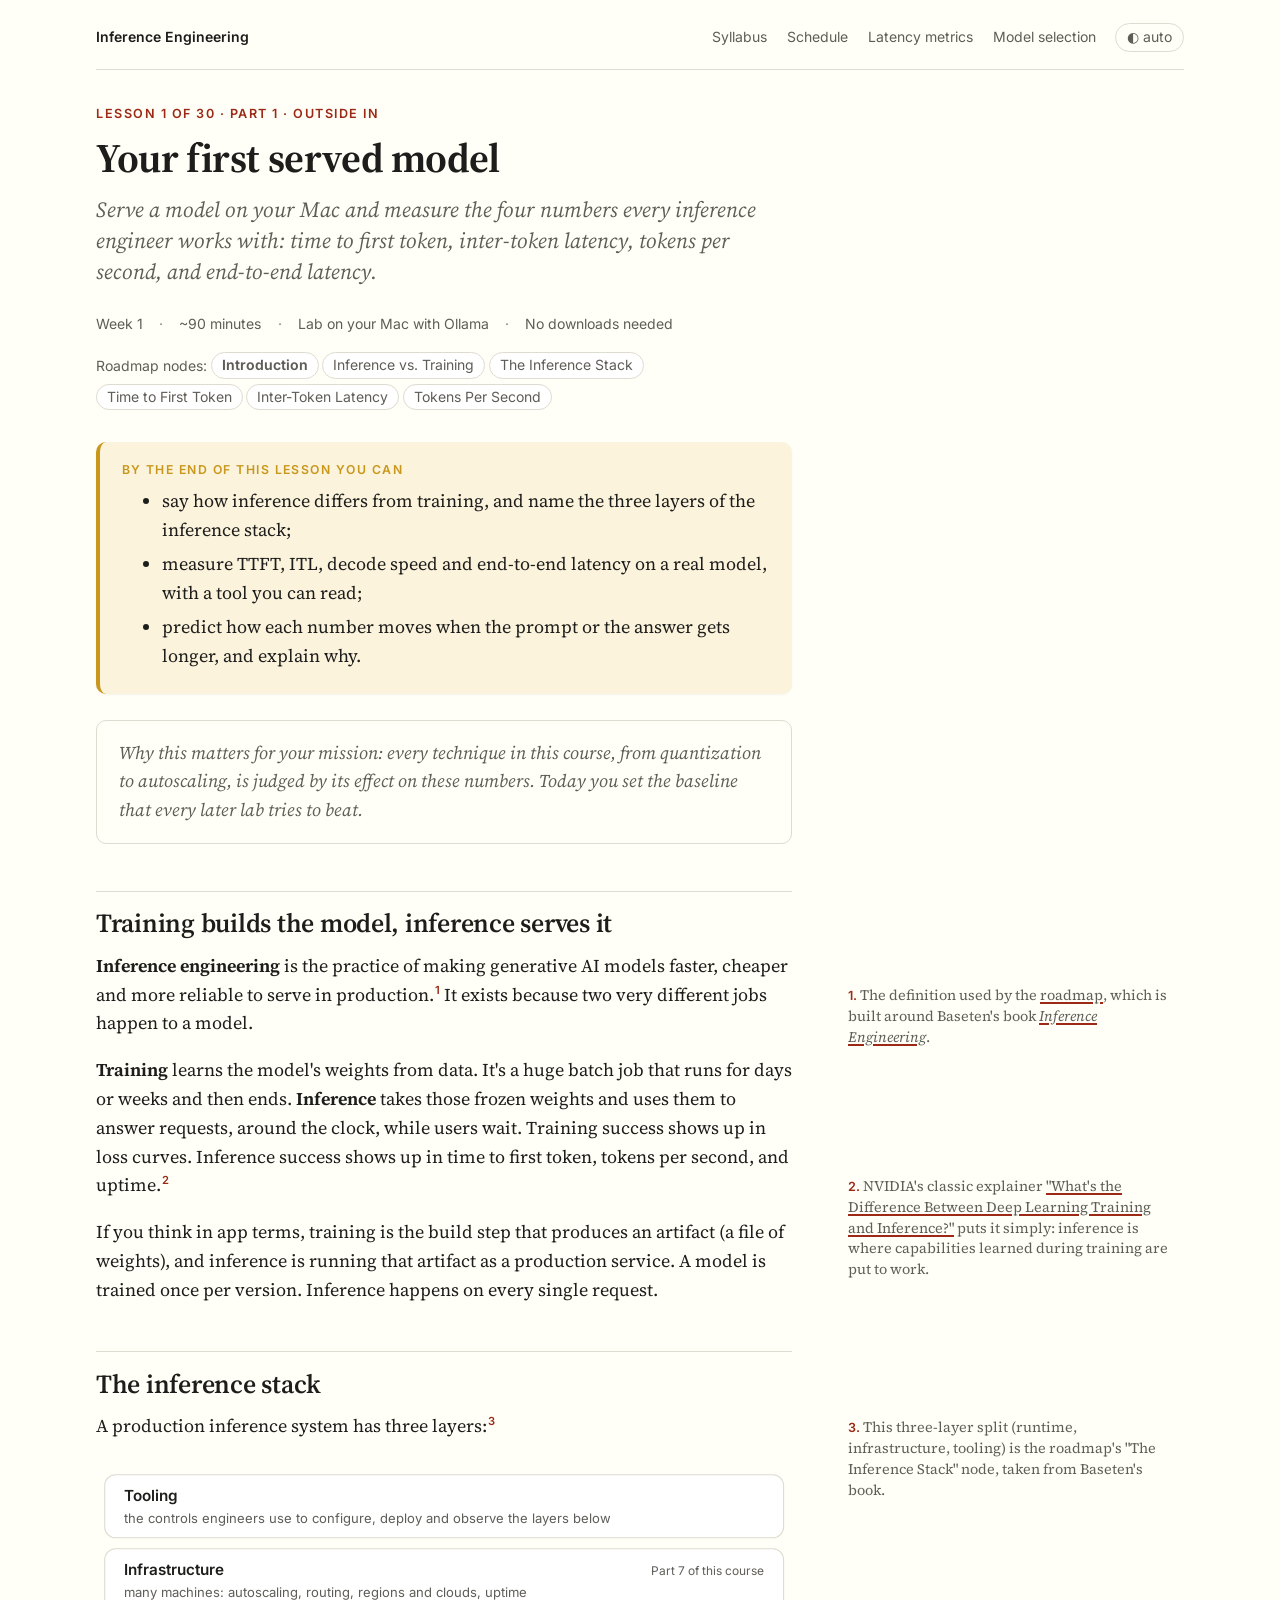
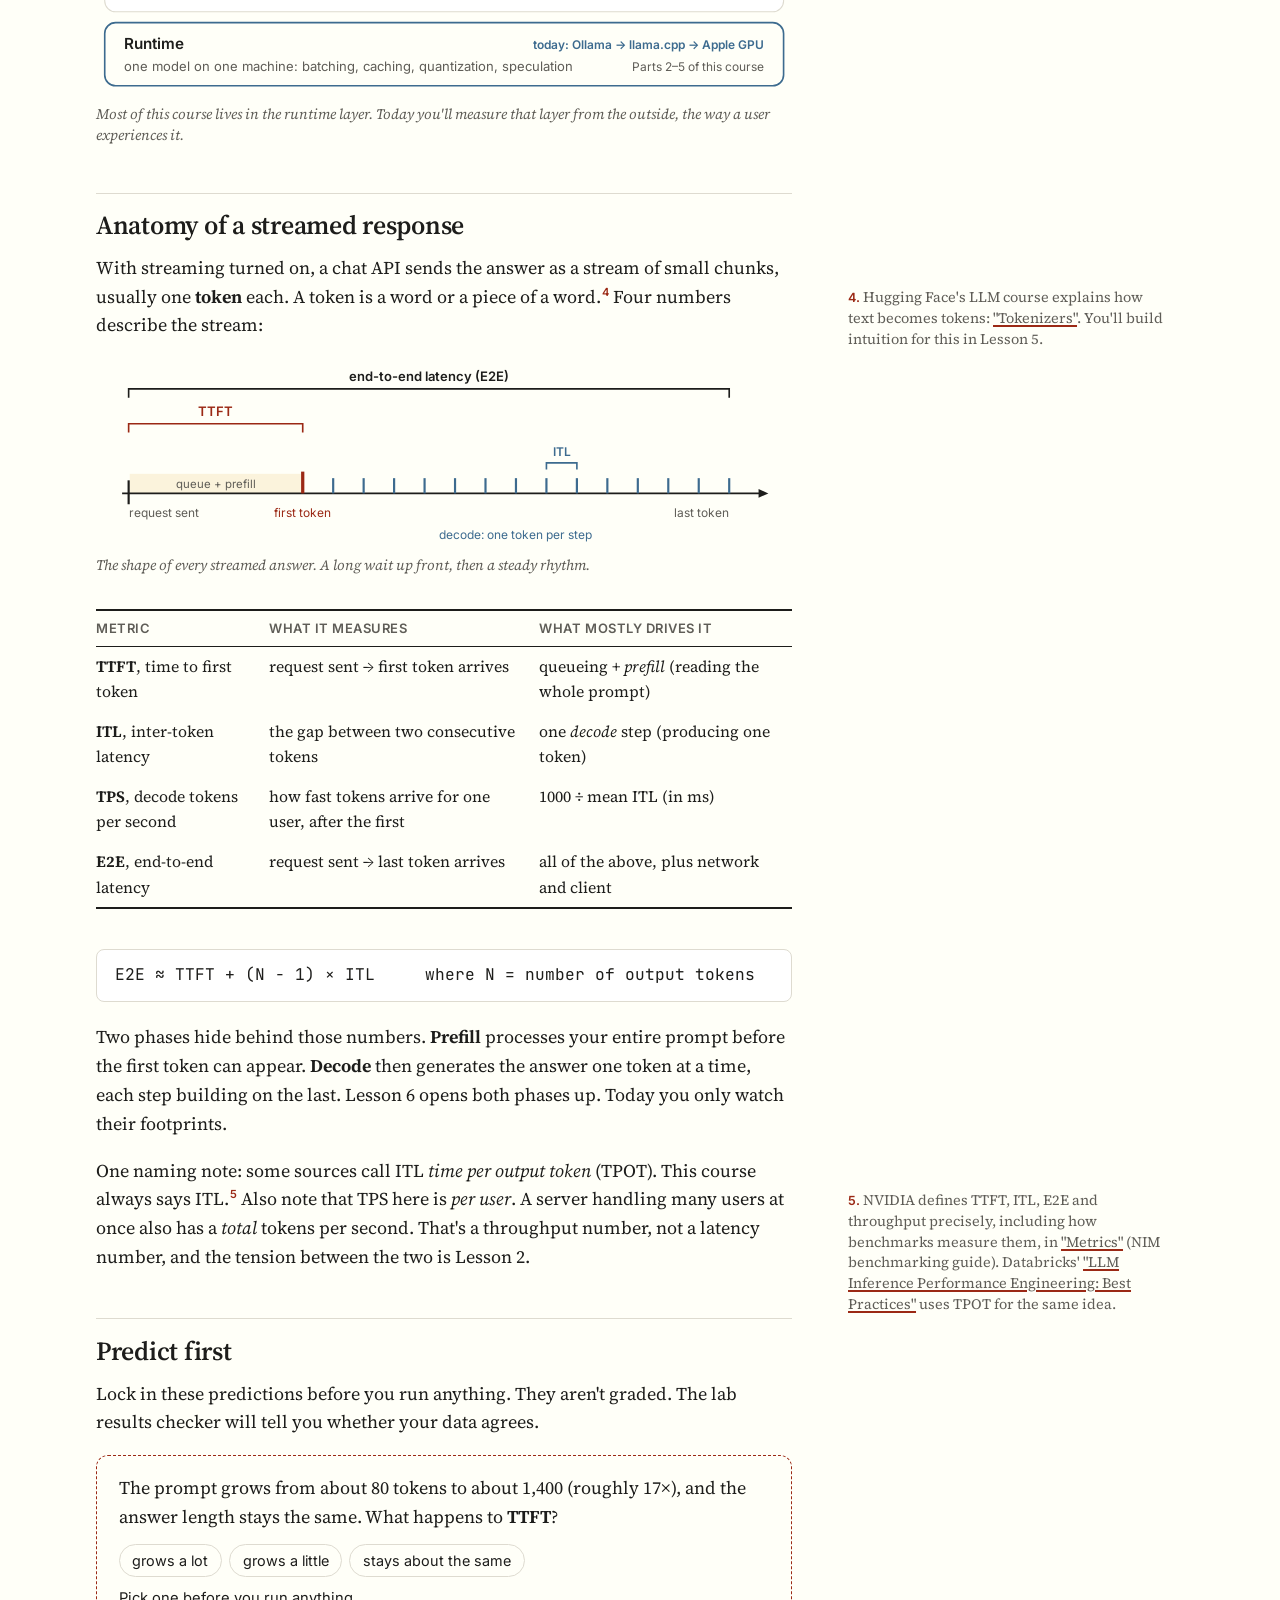
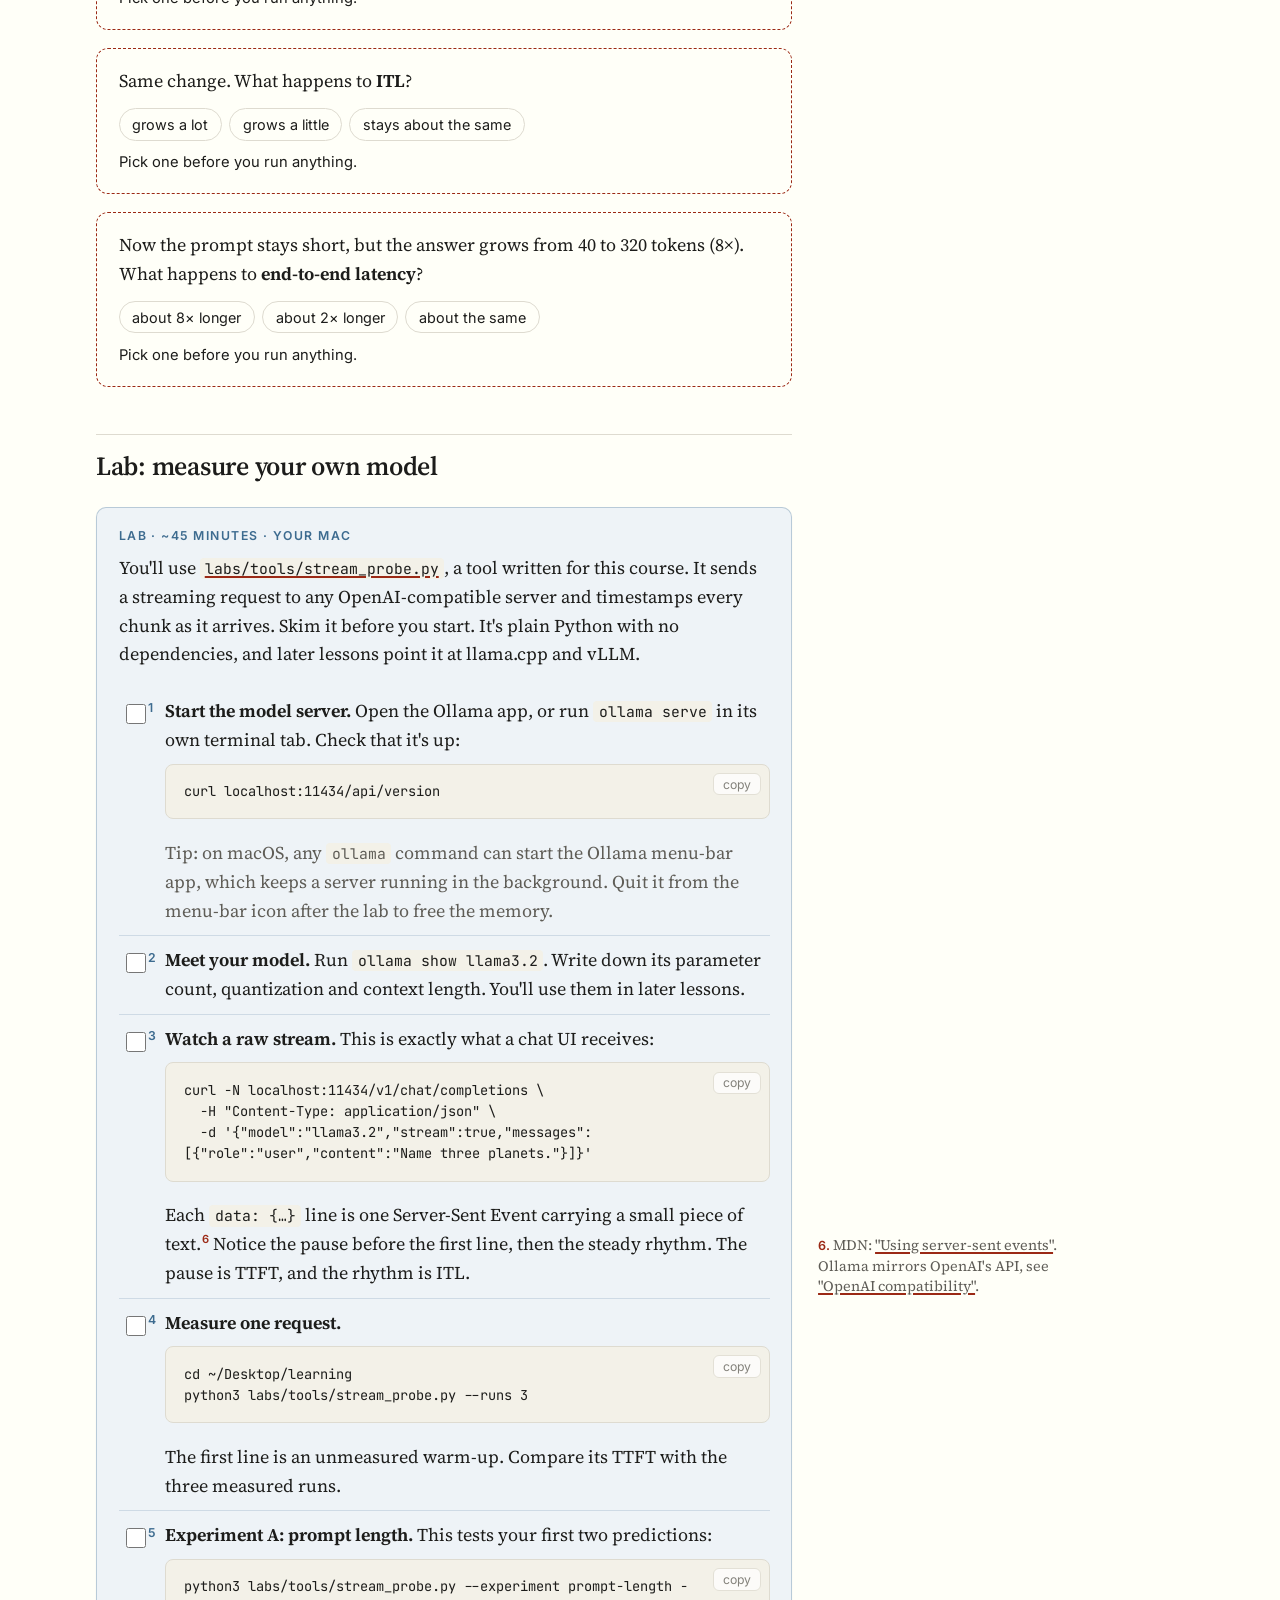
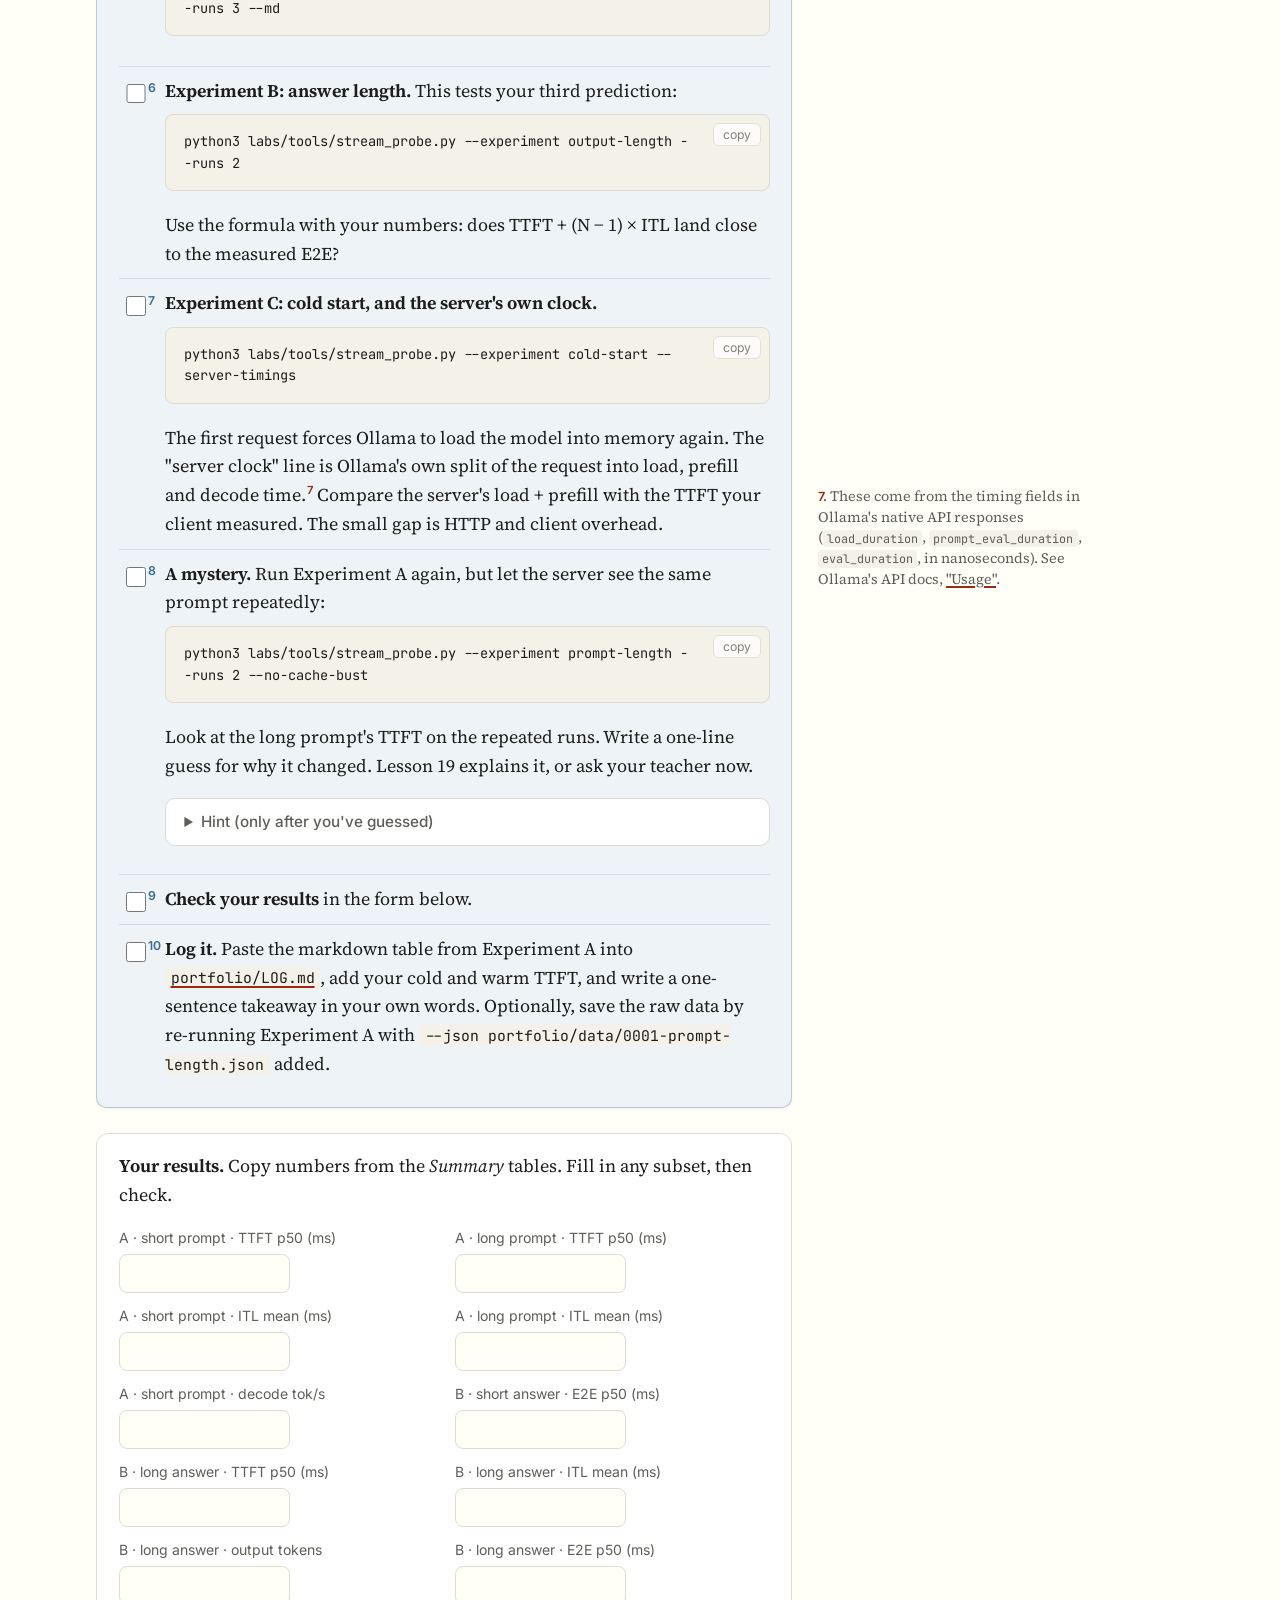
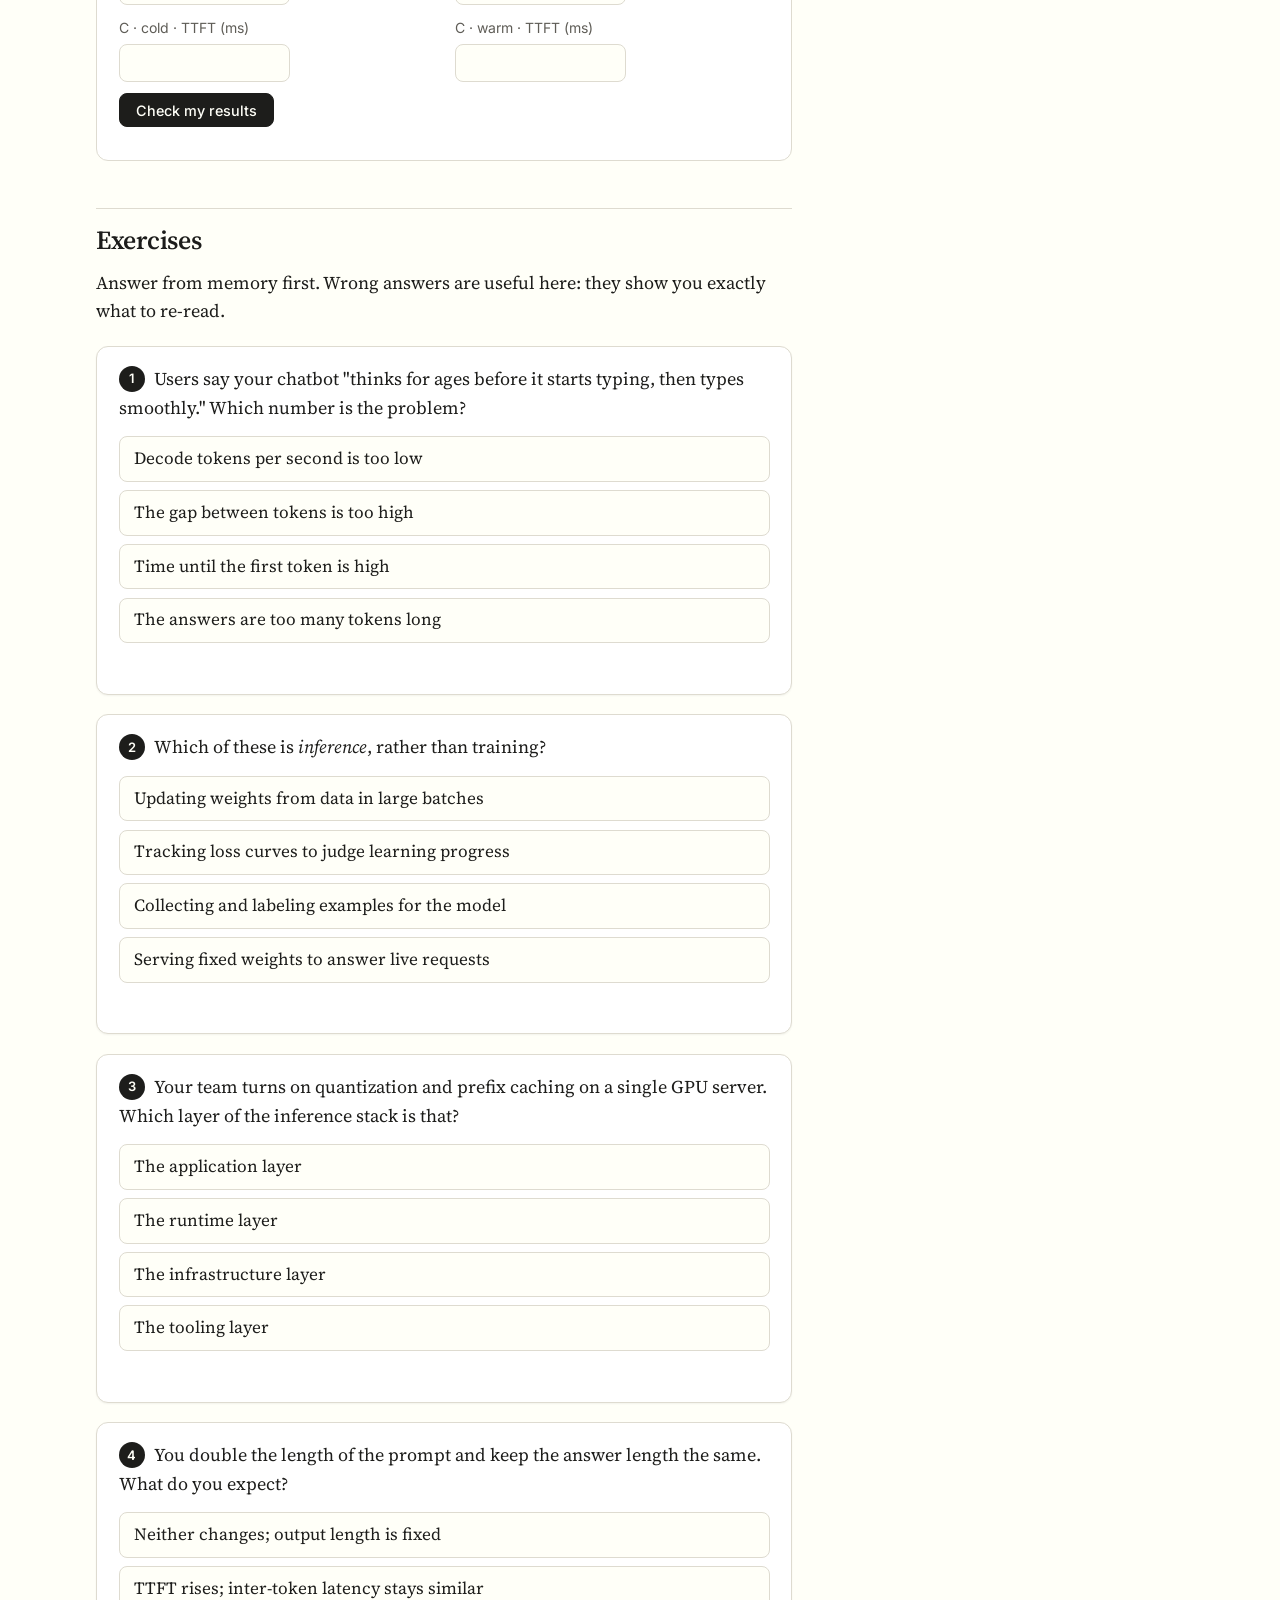
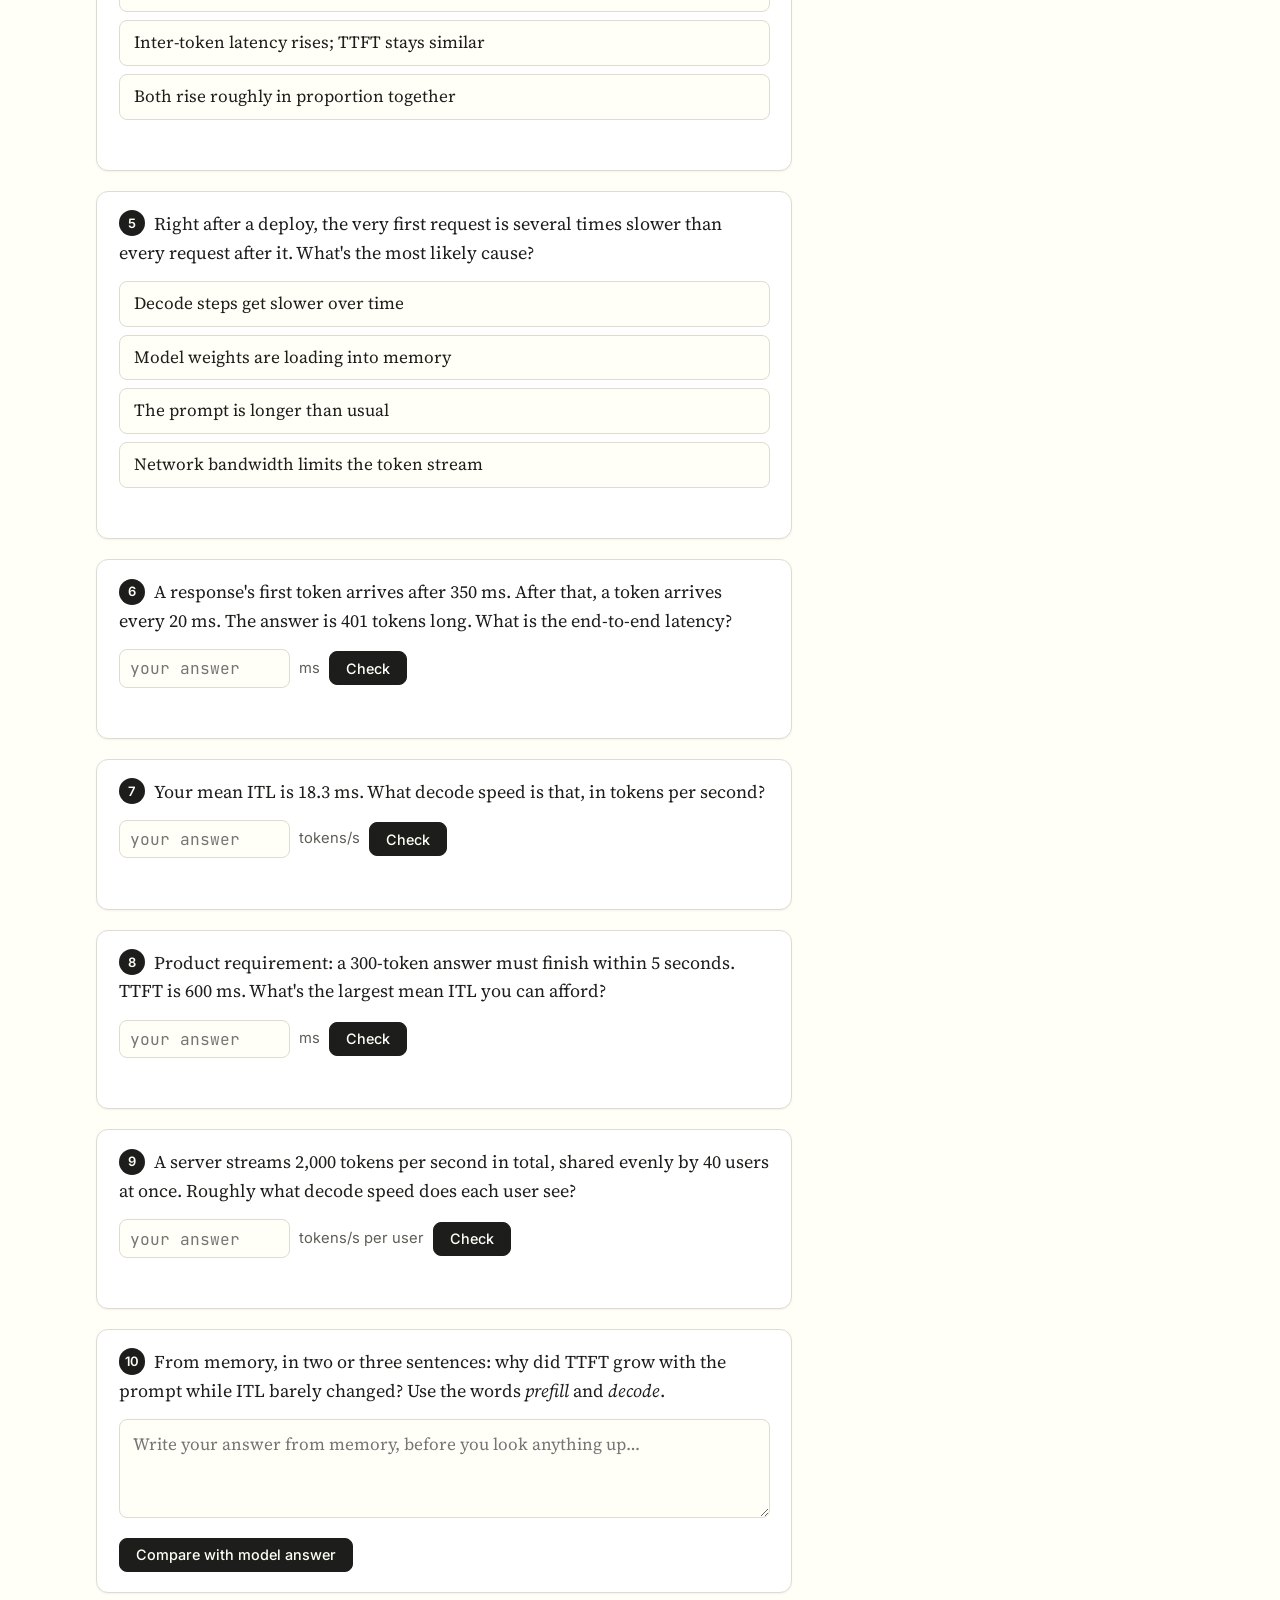
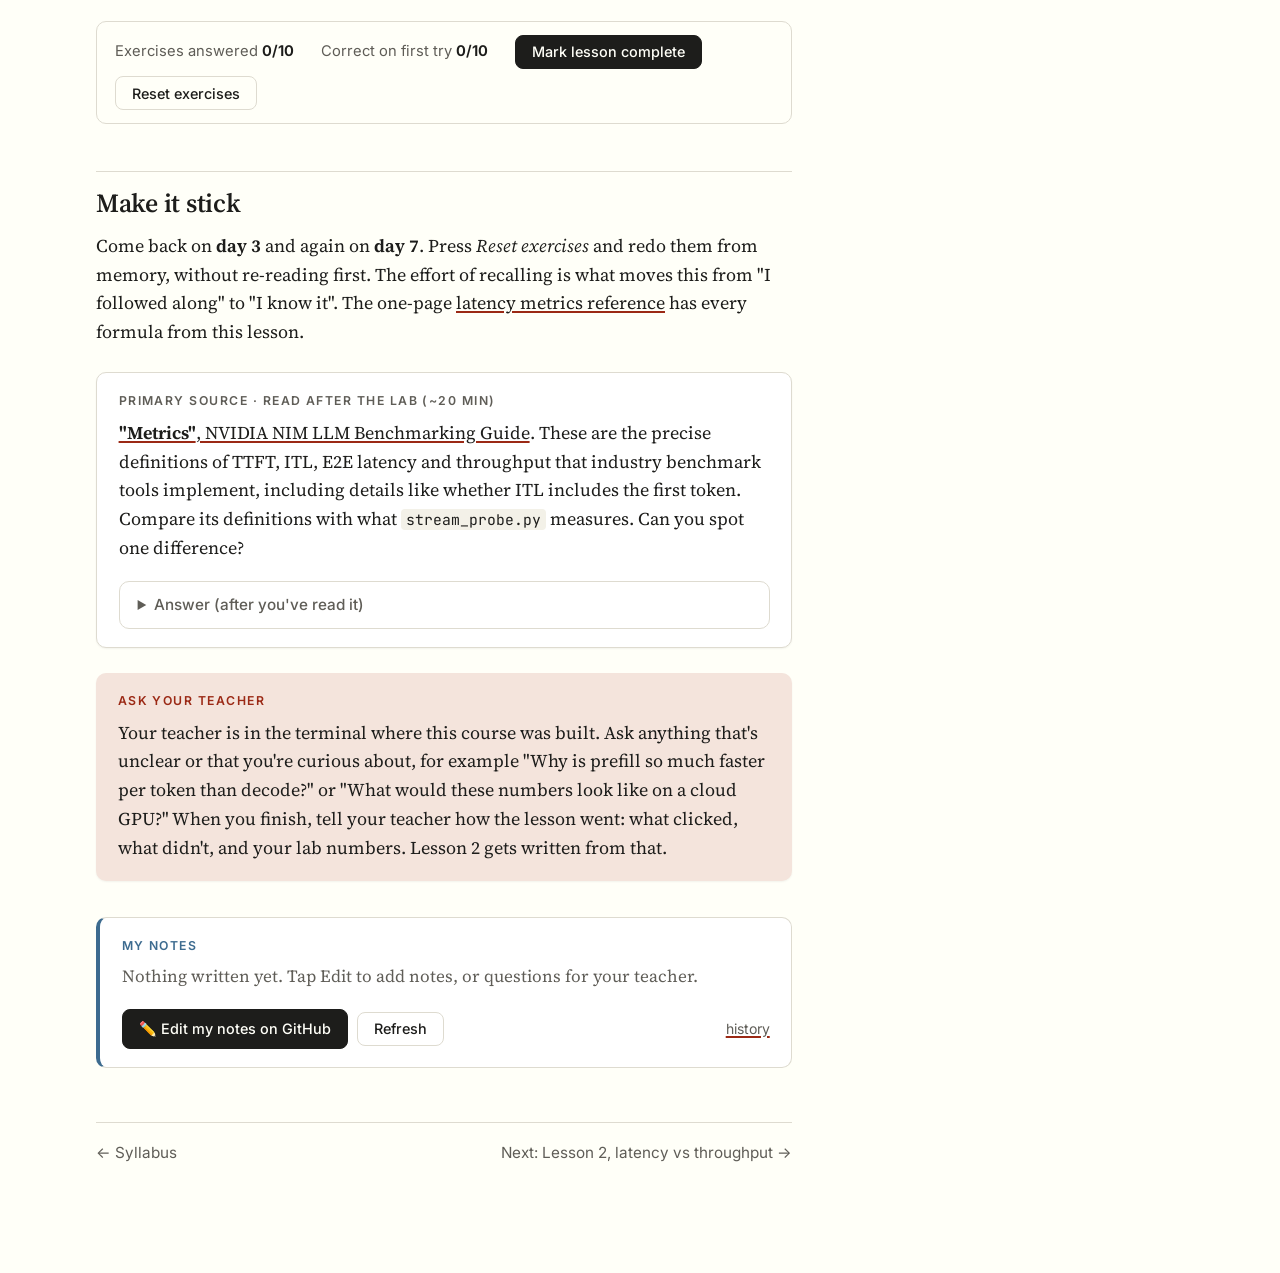
==== commit 0c0c18ea: "Lesson 3: choosing a model, with mini_eval.py and a model-selection reference - lessons/0003-choosin" ====
--- a/lessons/0001-first-served-model.html
+++ b/lessons/0001-first-served-model.html
@@ -13,6 +13,7 @@
     <a href="../reference/syllabus.html">Syllabus</a>
     <a href="../reference/schedule.html">Schedule</a>
     <a href="../reference/latency-metrics.html">Latency metrics</a>
+    <a href="../reference/model-selection.html">Model selection</a>
     <button class="theme-toggle" type="button"></button>
   </nav>
 
--- a/assets/course.css
+++ b/assets/course.css
@@ -214,6 +214,15 @@
 .checklist > li.done > *:not(input):not(pre) { opacity: .6; }
 .checklist pre { margin-top: .5rem; }
 
+/* jot: one-sentence write-up inside a lab step (components.js initJot) */
+.jot { margin: .6rem 0 .2rem; }
+.jot > .prompt { font-family: var(--sans); font-size: .8rem; font-weight: 600; color: var(--lab-rule); margin-bottom: .3rem; }
+.jot textarea { width: 100%; font: inherit; font-size: .92rem; line-height: 1.45; padding: .45rem .6rem; border-radius: 8px; border: 1px solid var(--rule); background: var(--paper); color: var(--ink); resize: vertical; }
+.jot.needed textarea { border-color: var(--bad); background: var(--bad-bg); }
+.jot.needed > .prompt::after { content: " ← write this first, then tick the step"; color: var(--bad); font-weight: 500; }
+.jot-collect { margin: .8rem 0 0; }
+.jot-collect pre { margin-top: .6rem; }
+
 /* lab results checker */
 .lab-results { background: var(--card); border: 1px solid var(--rule); border-radius: 12px; padding: 1rem 1.2rem; margin: 1.2rem 0; }
 .lab-results .grid { display: grid; grid-template-columns: repeat(auto-fill, minmax(15rem, 1fr)); gap: .7rem 1.2rem; margin-bottom: .6rem; }
